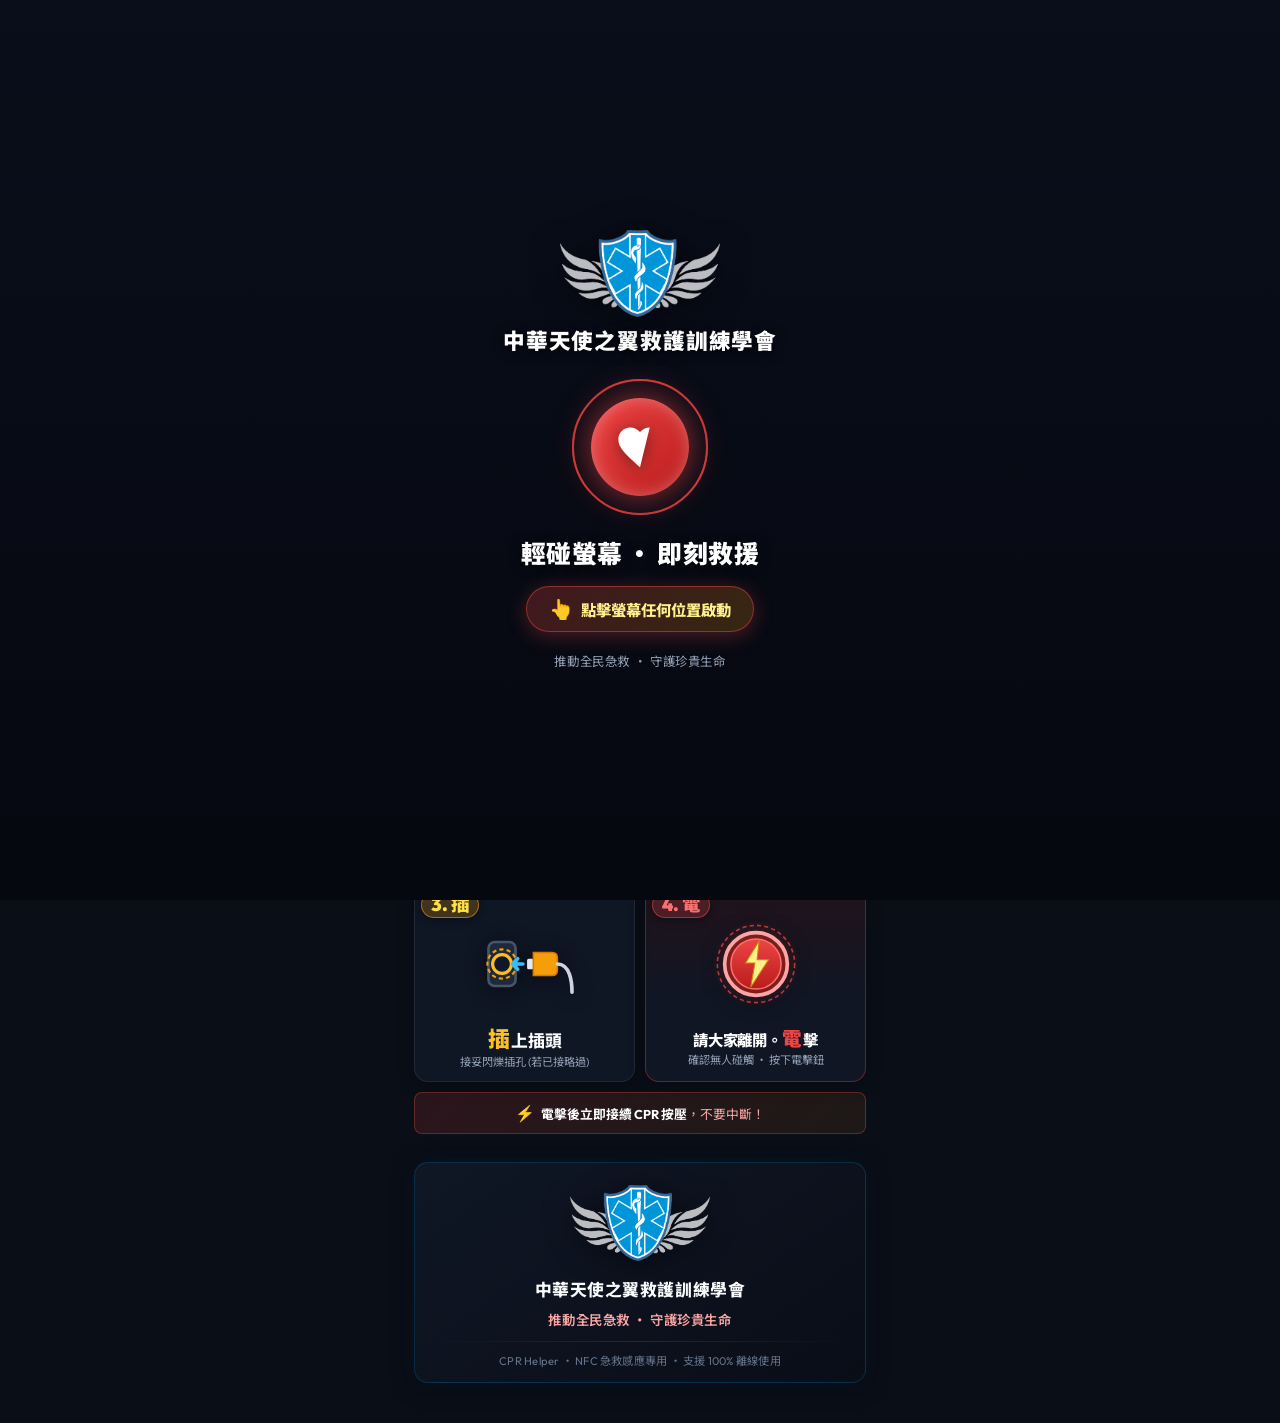
==== index.html @ 17f38524 "c" ====
<!DOCTYPE html>
<html lang="zh-TW">
<head>
  <meta charset="UTF-8">
  <meta name="viewport" content="width=device-width, initial-scale=1.0, maximum-scale=1.0, user-scalable=no, viewport-fit=cover">
  <meta name="theme-color" content="#0b0f19">
  <meta name="apple-mobile-web-app-capable" content="yes">
  <meta name="apple-mobile-web-app-status-bar-style" content="black-translucent">
  <meta name="apple-mobile-web-app-title" content="CPR Helper">
  <meta name="description" content="中華天使之翼救護訓練學會：推動全民急救，守護珍貴生命。NFC 感應即開 110 BPM CPR 節拍器與 AED 圖解速查。">
  <link rel="icon" type="image/svg+xml" href="./icons/icon.svg">
  <link rel="apple-touch-icon" href="./icons/icon.svg">
  <link rel="manifest" href="./manifest.webmanifest">
  <title>CPR Helper - 中華天使之翼救護訓練學會 ‧ 110 BPM 節拍器 & AED 速查</title>
  <link rel="stylesheet" href="./css/style.css?v=3.3">
  <style>
    /* 防禦性關鍵樣式：確保離線或快取延遲時保持深色主題、排版與防圖標巨大化 */
    :root {
      --bg-main: #0a0e17;
      --text-main: #f8fafc;
      --cpr-red: #ef4444;
    }
    html, body {
      background-color: #0a0e17 !important;
      color: #f8fafc !important;
      font-family: 'Outfit', 'Noto Sans TC', -apple-system, BlinkMacSystemFont, sans-serif;
      margin: 0;
      padding: 0;
    }
    .brand-icon svg { width: 20px !important; height: 20px !important; max-width: 20px !important; max-height: 20px !important; fill: #ffffff !important; }
    .heart-icon { width: 70px !important; height: 70px !important; max-width: 70px !important; max-height: 70px !important; fill: #ef4444 !important; }
    .icon-btn svg { width: 22px !important; height: 22px !important; fill: currentColor; }
    .main-toggle-btn svg { width: 20px !important; height: 20px !important; fill: currentColor; }
    .btn-icon { width: 18px !important; height: 18px !important; max-width: 18px !important; max-height: 18px !important; flex-shrink: 0 !important; fill: currentColor; }
    .emergency-alert-banner { background: linear-gradient(135deg, rgba(239, 68, 68, 0.16) 0%, rgba(245, 158, 11, 0.12) 100%); border: 1.5px solid rgba(239, 68, 68, 0.4); border-radius: 14px; padding: 12px 14px; display: flex; flex-direction: column; gap: 10px; box-shadow: 0 8px 24px -6px rgba(239, 68, 68, 0.25); }
    .alert-banner-header { display: flex; align-items: center; justify-content: space-between; gap: 8px; }
    .alert-header-left { display: flex; align-items: center; gap: 6px; }
    .alert-title-badge { font-size: 0.76rem; font-weight: 800; color: #fca5a5; background: rgba(239, 68, 68, 0.2); border: 1px solid rgba(239, 68, 68, 0.4); padding: 3px 8px; border-radius: 999px; }
    .voice-status-pill { display: flex; align-items: center; gap: 6px; font-size: 0.72rem; font-weight: 700; padding: 3px 10px; border-radius: 999px; background: rgba(255, 255, 255, 0.08); border: 1px solid rgba(255, 255, 255, 0.15); color: #94a3b8; }
    .voice-status-pill.playing { background: rgba(16, 185, 129, 0.2); border-color: rgba(52, 211, 153, 0.5); color: #34d399; }
    .alert-content-box { background: rgba(10, 14, 23, 0.6); border: 1px solid rgba(255, 255, 255, 0.07); border-radius: 8px; padding: 9px 12px; font-size: 0.93rem; line-height: 1.45; color: #f1f5f9; }
    .alert-core-prompt strong { color: #fef08a; text-decoration: underline; text-underline-offset: 3px; }
    .alert-actions-grid { display: grid; grid-template-columns: 1.2fr 1fr; gap: 10px; }
    .alert-btn { display: flex; align-items: center; justify-content: center; gap: 8px; padding: 10px 12px; border-radius: 8px; font-size: 0.90rem; font-weight: 800; cursor: pointer; text-decoration: none; border: none; }
    .btn-call-119 { background: linear-gradient(135deg, #ef4444 0%, #b91c1c 100%); color: #ffffff !important; box-shadow: 0 4px 16px rgba(239, 68, 68, 0.45); }
    .btn-replay { background: rgba(255, 255, 255, 0.09); border: 1px solid rgba(255, 255, 255, 0.2); color: #e2e8f0; }
  </style>
</head>
<body>

  <!-- 全螢幕「一觸即響」急救啟動門 (解鎖 iOS & Android 音訊限制，0延遲即刻啟動) -->
  <div id="tap-overlay" class="tap-overlay" role="button" tabindex="0" aria-label="輕碰螢幕即刻啟動救援">
    <div class="tap-card">
      <div class="tap-org-header">
        <img src="./images/org_emblem_hq.png" alt="中華天使之翼救護訓練學會 LOGO" class="tap-org-logo">
        <h1 class="tap-org-name">中華天使之翼救護訓練學會</h1>
      </div>

      <div class="tap-pulse-wrapper">
        <div class="tap-sonar-ring ring-1"></div>
        <div class="tap-sonar-ring ring-2"></div>
        <div class="tap-heart-pulse">
          <svg viewBox="0 0 24 24" width="52" height="52" class="tap-heart-svg">
            <path d="M12 21.35l-1.45-1.32C5.4 15.36 2 12.28 2 8.5 2 5.42 4.42 3 7.5 3c1.74 0 3.41.81 4.5 2.09C13.09 3.81 14.76 3 16.5 3 19.58 3 22 8.5c0 3.78-3.4 6.86-8.55 11.54L12 21.35z"/>
          </svg>
        </div>
      </div>

      <h2 class="tap-title">輕碰螢幕 ‧ 即刻救援</h2>

      <div class="tap-prompt-pill">
        <span class="tap-touch-hand">👆</span>
        <span>點擊螢幕任何位置啟動</span>
      </div>

      <div class="tap-slogan">推動全民急救 ‧ 守護珍貴生命</div>
    </div>
  </div>

  <div class="app-container">

    <!-- 頂部精簡列 (包含中華天使之翼救護訓練學會標識) -->
    <header class="top-header">
      <div class="brand-badge">
        <div class="brand-icon" title="中華天使之翼救護訓練學會">
          <img src="./images/org_emblem_hq.png" alt="中華天使之翼 LOGO" class="header-logo-img">
        </div>
        <div class="brand-text-block">
          <div class="brand-org-name">中華天使之翼救護訓練學會</div>
          <div class="brand-title-line">
            <h1 class="brand-title">CPR Helper</h1>
          </div>
        </div>
      </div>

      <div class="header-status">
        <span id="wake-status" class="status-badge wake">螢幕常亮</span>
        <button id="mute-toggle-btn" class="icon-btn" title="切換靜音">
          <svg id="sound-icon-on" viewBox="0 0 24 24" width="22" height="22" style="width:22px;height:22px;">
            <path d="M3 9v6h4l5 5V4L7 9H3zm13.5 3c0-1.77-1.02-3.29-2.5-4.03v8.05c1.48-.73 2.5-2.25 2.5-4.02zM14 3.23v2.06c2.89.86 5 3.54 5 6.71s-2.11 5.85-5 6.71v2.06c4.01-.91 7-4.49 7-8.77s-2.99-7.86-7-8.77z"/>
          </svg>
          <svg id="sound-icon-off" class="hidden" viewBox="0 0 24 24" width="22" height="22" style="width:22px;height:22px;">
            <path d="M16.5 12c0-1.77-1.02-3.29-2.5-4.03v2.21l2.45 2.45c.03-.2.05-.41.05-.63zm2.5 0c0 .94-.2 1.82-.54 2.64l1.51 1.51C20.63 14.91 21 13.5 21 12c0-4.28-2.99-7.86-7-8.77v2.06c2.89.86 5 3.54 5 6.71zM4.27 3L3 4.27 7.73 9H3v6h4l5 5v-6.73l4.25 4.25c-.67.52-1.42.93-2.25 1.18v2.06c1.38-.31 2.63-.95 3.69-1.81L19.73 21 21 19.73l-9-9L4.27 3zM12 4L9.91 6.09 12 8.18V4z"/>
          </svg>
        </button>
      </div>
    </header>

    <!-- 主區塊：CPR 110 BPM 節拍器 -->
    <main class="main-content">

      <!-- 頂部緊急廣播與求救指引 (NFC 感應即響，叫叫CD 關鍵第一動) -->
      <section class="emergency-alert-banner" id="emergency-banner">
        <div class="alert-banner-header">
          <div class="alert-header-left">
            <span class="pulsing-siren">🚨</span>
            <span class="alert-title-badge">緊急救護第一動</span>
          </div>
          <div id="voice-broadcast-status" class="voice-status-pill idle">
            <span class="voice-wave-anim">
              <span class="bar bar-1"></span>
              <span class="bar bar-2"></span>
              <span class="bar bar-3"></span>
            </span>
            <span id="voice-status-text">語音準備中</span>
          </div>
        </div>

        <div class="alert-content-box">
          <div class="alert-core-prompt">
            意外狀況！立即撥打 <strong>119</strong> 求救，並請旁人協助拿取 <strong>AED</strong>！
          </div>
        </div>

        <div class="alert-actions-grid">
          <!-- 立即撥打 119 大按鈕 -->
          <a href="tel:119" class="alert-btn btn-call-119" id="btn-call-119" title="立即撥打 119 救護車">
            <svg viewBox="0 0 24 24" width="18" height="18" class="btn-icon" style="width:18px;height:18px;max-width:18px;max-height:18px;flex-shrink:0;">
              <path d="M6.62 10.79c1.44 2.83 3.76 5.14 6.59 6.59l2.2-2.2c.27-.27.67-.36 1.02-.24 1.12.37 2.33.57 3.57.57.55 0 1 .45 1 1V20c0 .55-.45 1-1 1-9.39 0-17-7.61-17-17 0-.55.45-1 1-1h3.5c.55 0 1 .45 1 1 0 1.25.2 2.45.57 3.57.11.35.03.74-.25 1.02l-2.2 2.2z"/>
            </svg>
            <span>撥打 119</span>
          </a>

          <!-- 重播急救語音按鈕 -->
          <button type="button" class="alert-btn btn-replay" id="btn-replay-voice" title="重播急救提醒語音">
            <svg viewBox="0 0 24 24" width="18" height="18" class="btn-icon" style="width:18px;height:18px;max-width:18px;max-height:18px;flex-shrink:0;">
              <path d="M12 5V1L7 6l5 5V7c3.31 0 6 2.69 6 6s-2.69 6-6 6-6-2.69-6-6H4c0 4.42 3.58 8 8 8s8-3.58 8-8-3.58-8-8-8z"/>
            </svg>
            <span id="replay-btn-label">重播語音</span>
          </button>
        </div>
      </section>
      
      <!-- 核心節奏視覺大圓盤 (微縮尺寸以露出下方 AED) -->
      <section class="metronome-card" id="cpr-section">
        <div class="cpr-visual-area">
          <div id="pulse-visualizer" class="pulse-ring-container">
            <div class="outer-glow-ring"></div>
            <div id="heart-disc" class="heart-pulse-disc" title="點擊暫停或繼續">
              <svg class="heart-icon" viewBox="0 0 24 24" width="70" height="70" style="width:70px;height:70px;max-width:70px;max-height:70px;fill:#ef4444;">
                <path d="M12 21.35l-1.45-1.32C5.4 15.36 2 12.28 2 8.5 2 5.42 4.42 3 7.5 3c1.74 0 3.41.81 4.5 2.09C13.09 3.81 14.76 3 16.5 3 19.58 3 22 5.42 22 8.5c0 3.78-3.4 6.86-8.55 11.54L12 21.35z"/>
              </svg>
            </div>
          </div>
        </div>

        <!-- 唯一主按鈕：開始 / 暫停 -->
        <button id="toggle-btn" class="main-toggle-btn ready-start">
          <svg id="icon-play" viewBox="0 0 24 24" width="20" height="20" style="width:20px;height:20px;">
            <path d="M8 5v14l11-7z"/>
          </svg>
          <svg id="icon-pause" class="hidden" viewBox="0 0 24 24" width="20" height="20" style="width:20px;height:20px;">
            <path d="M6 19h4V5H6v14zm8-14v14h4V5h-4z"/>
          </svg>
          <span id="toggle-text">開始節拍</span>
        </button>

        <!-- 輕量施救計時提醒 (每2分鐘換人) -->
        <div class="timer-badge-row">
          <div class="time-pill">
            <span class="time-label">施救計時</span>
            <span id="timer-display" class="time-value">00:00</span>
          </div>
          <div class="reminder-text">（每 2 分鐘換人按壓）</div>
        </div>

        <!-- 高品質 CPR 4 大核心口訣 (字體加粗放大便於下跪施救辨識) -->
        <div class="cpr-quality-box">
          <div class="cpr-quality-header">
            <span class="cpr-quality-title">❤️ 高品質 CPR 核心原則</span>
          </div>
          <div class="quick-mnemonic-row">
            <div class="mnemonic-tag">
              <strong class="mnemonic-lead">用力壓</strong>
              <span class="mnemonic-val">5~6cm</span>
            </div>
            <div class="mnemonic-tag">
              <strong class="mnemonic-lead">快快壓</strong>
              <span class="mnemonic-val">100-120/分</span>
            </div>
            <div class="mnemonic-tag">
              <strong class="mnemonic-lead">胸回彈</strong>
              <span class="mnemonic-val">完全放鬆</span>
            </div>
            <div class="mnemonic-tag">
              <strong class="mnemonic-lead">莫中斷</strong>
              <span class="mnemonic-val">&lt;10秒</span>
            </div>
          </div>
        </div>
      </section>

      <!-- 次區塊：AED 4 步驟圖解速查指南 (圖示為主、極簡文字) -->
      <section class="aed-section" id="aed-section">
        <div class="section-title-bar">
          <span class="section-title-icon">⚡</span>
          <h2 class="section-title-text">AED 4 步驟圖解 (開、貼、插、電)</h2>
        </div>

        <!-- 2x2 圖文卡片網格 -->
        <div class="aed-visual-grid">
          
          <!-- 圖解 1: 開 (Power Button Only) -->
          <div class="aed-card">
            <div class="card-step-badge">1. <span class="badge-char">開</span></div>
            <div class="aed-illustration">
              <svg viewBox="0 0 100 90" class="step-svg">
                <defs>
                  <linearGradient id="powerBtnGrad" x1="0%" y1="0%" x2="0%" y2="100%">
                    <stop offset="0%" stop-color="#10b981" />
                    <stop offset="100%" stop-color="#047857" />
                  </linearGradient>
                  <radialGradient id="powerGlow" cx="50%" cy="50%" r="50%">
                    <stop offset="0%" stop-color="#10b981" stop-opacity="0.4" />
                    <stop offset="100%" stop-color="#10b981" stop-opacity="0" />
                  </radialGradient>
                </defs>
                <!-- 綠色脈衝光暈環 -->
                <circle cx="50" cy="45" r="42" fill="url(#powerGlow)" />
                <circle cx="50" cy="45" r="37" fill="none" stroke="#10b981" stroke-width="1.5" stroke-dasharray="4 3" opacity="0.65" />
                <!-- 電源鈕主體大圓盤 -->
                <circle cx="50" cy="45" r="30" fill="#042f2e" stroke="#10b981" stroke-width="3.5" />
                <circle cx="50" cy="45" r="24" fill="url(#powerBtnGrad)" stroke="#34d399" stroke-width="1.5" />
                <!-- 國際標準電源符號 (IEC Power Symbol) -->
                <path d="M 57 32.5 A 13.5 13.5 0 1 1 43 32.5" fill="none" stroke="#ffffff" stroke-width="3.8" stroke-linecap="round" />
                <line x1="50" y1="23" x2="50" y2="42" stroke="#ffffff" stroke-width="3.8" stroke-linecap="round" />
              </svg>
            </div>
            <div class="card-info">
              <div class="card-main-title"><span class="step-key-char">開</span>啟電源</div>
              <div class="card-sub-text">掀蓋或按開關 ‧ 聽語音</div>
            </div>
          </div>

          <!-- 圖解 2: 貼 (Pads: 完整人型上半身 右上左下) -->
          <div class="aed-card highlight-card">
            <div class="card-step-badge">2. <span class="badge-char">貼</span></div>
            <div class="aed-illustration">
              <img src="./images/aed_pads_guide.png" class="step-img-human" alt="AED 貼片人型圖解">
            </div>
            <div class="card-info">
              <div class="card-main-title"><span class="step-key-char">貼</span>上貼片</div>
              <div class="card-sub-text">人型對照 ‧ 右上左下</div>
            </div>
          </div>

          <!-- 圖解 3: 插 (Plug Connector) -->
          <div class="aed-card">
            <div class="card-step-badge">3. <span class="badge-char">插</span></div>
            <div class="aed-illustration">
              <svg viewBox="0 0 100 90" class="step-svg">
                <!-- 機器面板插孔 -->
                <rect x="15" y="24" width="26" height="42" rx="6" fill="#1e293b" stroke="#475569" stroke-width="2.5" />
                <circle cx="28" cy="45" r="9" fill="#0f172a" stroke="#fbbf24" stroke-width="3" />
                <!-- 閃爍光環 -->
                <circle cx="28" cy="45" r="14" fill="none" stroke="#f59e0b" stroke-width="2" stroke-dasharray="4 3" />
                <!-- 插入箭頭 -->
                <path d="M 48 45 L 39 45 M 43 40 L 38 45 L 43 50" fill="none" stroke="#38bdf8" stroke-width="3.5" stroke-linecap="round" stroke-linejoin="round" />
                <!-- 導線插頭與電線 -->
                <rect x="52" y="40" width="6" height="10" rx="1.5" fill="#e2e8f0" />
                <path d="M 58 34 L 76 34 C 79 34 81 36 81 39 L 81 51 C 81 54 79 56 76 56 L 58 56 Z" fill="#f59e0b" stroke="#d97706" stroke-width="1.5" />
                <path d="M 81 45 C 93 45 95 62 95 72" fill="none" stroke="#cbd5e1" stroke-width="3.5" stroke-linecap="round" />
              </svg>
            </div>
            <div class="card-info">
              <div class="card-main-title"><span class="step-key-char">插</span>上插頭</div>
              <div class="card-sub-text">接妥閃爍插孔 (若已接略過)</div>
            </div>
          </div>

          <!-- 圖解 4: 電 (Shock Lightning Button Only) -->
          <div class="aed-card alert-card">
            <div class="card-step-badge alert-badge">4. <span class="badge-char">電</span></div>
            <div class="aed-illustration">
              <svg viewBox="0 0 100 90" class="step-svg">
                <defs>
                  <linearGradient id="shockBtnGrad" x1="0%" y1="0%" x2="0%" y2="100%">
                    <stop offset="0%" stop-color="#ef4444" />
                    <stop offset="100%" stop-color="#b91c1c" />
                  </linearGradient>
                  <radialGradient id="shockGlow" cx="50%" cy="50%" r="50%">
                    <stop offset="0%" stop-color="#ef4444" stop-opacity="0.45" />
                    <stop offset="100%" stop-color="#ef4444" stop-opacity="0" />
                  </radialGradient>
                </defs>
                <!-- 紅色警示脈衝光暈環 -->
                <circle cx="50" cy="45" r="42" fill="url(#shockGlow)" />
                <circle cx="50" cy="45" r="37" fill="none" stroke="#ef4444" stroke-width="1.5" stroke-dasharray="4 3" opacity="0.75" />
                <!-- 醒目電擊大按鈕主體 -->
                <circle cx="50" cy="45" r="30" fill="#7f1d1d" stroke="#fca5a5" stroke-width="3.5" />
                <circle cx="50" cy="45" r="24" fill="url(#shockBtnGrad)" stroke="#f87171" stroke-width="1.5" />
                <!-- 閃爍黃金閃電符號 -->
                <path d="M 53 23 L 40 44 L 49 44 L 45 67 L 62 41 L 51 41 Z" fill="#fef08a" stroke="#ca8a04" stroke-width="1" />
              </svg>
            </div>
            <div class="card-info">
              <div class="card-main-title">請大家離開。<span class="step-key-char">電</span>擊</div>
              <div class="card-sub-text">確認無人碰觸 ‧ 按下電擊鈕</div>
            </div>
          </div>

        </div>

        <!-- 電擊後立即 CPR 核心提醒條 -->
        <div class="post-shock-banner">
          <span class="shock-icon">⚡</span>
          <span><strong>電擊後立即接續 CPR 按壓</strong>，不要中斷！</span>
        </div>
      </section>

      <footer class="app-footer">
        <div class="footer-org-card">
          <div class="footer-logo-wrapper">
            <img src="./images/org_emblem_hq.png" alt="中華天使之翼救護訓練學會 LOGO" class="footer-logo-prominent">
          </div>
          <div class="footer-org-name">中華天使之翼救護訓練學會</div>
          <p class="footer-org-slogan">推動全民急救 ‧ 守護珍貴生命</p>
          <div class="footer-divider"></div>
          <p class="footer-tech-info">CPR Helper ‧ NFC 急救感應專用 ‧ 支援 100% 離線使用</p>
        </div>
      </footer>

    </main>

  </div>

  <!-- 急救提醒音訊 (超輕量 32KB 離線快取高音質播報，支援進入網頁即刻自動播放) -->
  <audio id="emergency-audio" src="./audio/alert_119_aed.mp3" autoplay preload="auto" playsinline webkit-playsinline></audio>
  <script>
    // 進入網頁第一時間以最高優先級同步嘗試直接播放（零延遲）
    (function() {
      try {
        var a = document.getElementById('emergency-audio');
        if (a) {
          a.volume = 1.0;
          var p = a.play();
          if (p && p.catch) { p.catch(function() {}); }
        }
      } catch (e) {}
    })();
  </script>

  <!-- 腳本 -->
  <script src="./js/metronome.js?v=3.3"></script>
  <script src="./js/app.js?v=3.3"></script>
  <script src="./js/sw-register.js?v=3.3"></script>
</body>
</html>
---- css/style.css ----
@import url('https://fonts.googleapis.com/css2?family=Outfit:wght@400;500;600;700;800;900&family=Noto+Sans+TC:wght@400;500;700;900&display=swap');

:root {
  --bg-main: #0a0e17;
  --bg-card: rgba(17, 24, 39, 0.88);
  --border-subtle: rgba(255, 255, 255, 0.08);

  --cpr-red: #ef4444;
  --cpr-red-glow: rgba(239, 68, 68, 0.55);
  --cpr-red-dark: #b91c1c;

  --aed-gold: #f59e0b;
  --aed-gold-glow: rgba(245, 158, 11, 0.4);

  --text-main: #f8fafc;
  --text-muted: #94a3b8;
  --text-dim: #64748b;

  --radius-lg: 20px;
  --radius-md: 14px;
  --radius-sm: 8px;
  --font-family: 'Outfit', 'Noto Sans TC', -apple-system, BlinkMacSystemFont, sans-serif;
}

html {
  scroll-behavior: smooth;
}

#cpr-section,
#aed-section {
  scroll-margin-top: 55px;
}

* {
  box-sizing: border-box;
  margin: 0;
  padding: 0;
  -webkit-tap-highlight-color: transparent;
  user-select: none;
}

body {
  font-family: var(--font-family);
  background-color: var(--bg-main);
  color: var(--text-main);
  min-height: 100vh;
  display: flex;
  flex-direction: column;
  align-items: center;
  overflow-x: hidden;
  background-image: radial-gradient(circle at 50% 0%, rgba(239, 68, 68, 0.15) 0%, transparent 60%);
  background-attachment: fixed;
}

/* 一觸即響全螢幕急救啟動門 (解鎖 iOS & Android 音訊限制，0延遲即刻啟動) */
.tap-overlay {
  position: fixed;
  inset: 0;
  width: 100vw;
  height: 100vh;
  height: 100dvh;
  background-color: #080c16;
  background-image: linear-gradient(180deg, #090e1a 0%, #060810 100%);
  display: flex;
  align-items: center;
  justify-content: center;
  z-index: 99999;
  cursor: pointer;
  padding: 24px;
  touch-action: manipulation;
  transition: opacity 0.22s cubic-bezier(0.16, 1, 0.3, 1), transform 0.22s cubic-bezier(0.16, 1, 0.3, 1);
  animation: fadeInOverlay 0.2s ease-out;
}

@keyframes fadeInOverlay {
  from { opacity: 0; }
  to { opacity: 1; }
}

.tap-overlay.fade-out {
  opacity: 0;
  transform: scale(1.04);
  pointer-events: none;
}

.tap-card {
  display: flex;
  flex-direction: column;
  align-items: center;
  text-align: center;
  max-width: 380px;
  width: 100%;
  gap: 14px;
}

.tap-org-header {
  display: flex;
  flex-direction: column;
  align-items: center;
  gap: 10px;
  width: 100%;
}

.tap-org-logo {
  width: 160px;
  height: auto;
  max-height: 96px;
  object-fit: contain;
  border: none;
  background: none;
  box-shadow: none;
  filter: drop-shadow(0 4px 16px rgba(0, 0, 0, 0.6));
}

.tap-org-name {
  font-size: 1.35rem;
  font-weight: 900;
  color: #ffffff;
  letter-spacing: 0.04em;
  text-shadow: 0 2px 12px rgba(0, 0, 0, 0.8);
  line-height: 1.3;
  margin: 0;
}

/* 呼吸與聲波環 (110 BPM 動態節奏) */
.tap-pulse-wrapper {
  position: relative;
  width: 136px;
  height: 136px;
  display: flex;
  align-items: center;
  justify-content: center;
  margin: 10px 0;
}

.tap-sonar-ring {
  position: absolute;
  inset: 0;
  border-radius: 50%;
  border: 2px solid rgba(239, 68, 68, 0.6);
  animation: sonarWave 1.6s cubic-bezier(0.1, 0.8, 0.3, 1) infinite;
}

.tap-sonar-ring.ring-2 {
  animation-delay: 0.8s;
}

@keyframes sonarWave {
  0% {
    transform: scale(0.7);
    opacity: 0.9;
  }
  100% {
    transform: scale(1.65);
    opacity: 0;
  }
}

.tap-heart-pulse {
  width: 98px;
  height: 98px;
  border-radius: 50%;
  background: linear-gradient(135deg, #ef4444 0%, #b91c1c 100%);
  display: flex;
  align-items: center;
  justify-content: center;
  box-shadow: 0 0 35px rgba(239, 68, 68, 0.65), inset 0 0 16px rgba(255, 255, 255, 0.3);
  animation: heartThump110BPM 0.545s ease-in-out infinite alternate;
  position: relative;
  z-index: 2;
}

.tap-heart-svg {
  width: 52px;
  height: 52px;
  fill: #ffffff;
  filter: drop-shadow(0 2px 8px rgba(0, 0, 0, 0.4));
}

@keyframes heartThump110BPM {
  0% {
    transform: scale(0.92);
    box-shadow: 0 0 20px rgba(239, 68, 68, 0.45);
  }
  100% {
    transform: scale(1.08);
    box-shadow: 0 0 45px rgba(239, 68, 68, 0.85);
  }
}

.tap-title {
  font-size: 1.55rem;
  font-weight: 900;
  color: #ffffff;
  letter-spacing: 0.02em;
  text-shadow: 0 2px 12px rgba(0, 0, 0, 0.6);
  line-height: 1.2;
}



.tap-prompt-pill {
  display: inline-flex;
  align-items: center;
  gap: 8px;
  background: linear-gradient(135deg, rgba(239, 68, 68, 0.25) 0%, rgba(245, 158, 11, 0.2) 100%);
  border: 1.5px solid rgba(239, 68, 68, 0.5);
  padding: 10px 22px;
  border-radius: 999px;
  font-size: 0.96rem;
  font-weight: 800;
  color: #fef08a;
  box-shadow: 0 4px 20px rgba(239, 68, 68, 0.3);
  animation: pulsePrompt 1.4s ease-in-out infinite alternate;
  margin-top: 4px;
}

@keyframes pulsePrompt {
  0% { transform: translateY(0); opacity: 0.92; }
  100% { transform: translateY(-3px); opacity: 1; border-color: rgba(245, 158, 11, 0.85); }
}

.tap-touch-hand {
  font-size: 1.2rem;
  animation: tapHandBounce 1s infinite alternate;
}

@keyframes tapHandBounce {
  0% { transform: translateY(2px); }
  100% { transform: translateY(-2px); }
}

.tap-slogan {
  font-size: 0.78rem;
  color: #94a3b8;
  letter-spacing: 0.05em;
  margin-top: 6px;
}

/* 主容器 */
.app-container {
  width: 100%;
  max-width: 480px;
  min-height: 100vh;
  display: flex;
  flex-direction: column;
}

/* 頂部導航狀態列 */
.top-header {
  padding: 12px 18px;
  display: flex;
  align-items: center;
  justify-content: space-between;
  border-bottom: 1px solid var(--border-subtle);
  background: rgba(10, 14, 23, 0.9);
  backdrop-filter: blur(16px);
  position: sticky;
  top: 0;
  z-index: 50;
}

.brand-badge {
  display: flex;
  align-items: center;
  gap: 10px;
  min-width: 0;
  flex: 1;
}

.brand-icon {
  width: 44px;
  height: 44px;
  border-radius: 12px;
  background: linear-gradient(135deg, rgba(2, 132, 199, 0.22) 0%, rgba(15, 23, 42, 0.8) 100%);
  border: 1.5px solid rgba(2, 132, 199, 0.45);
  display: flex;
  align-items: center;
  justify-content: center;
  box-shadow: 0 0 14px rgba(2, 132, 199, 0.35);
  flex-shrink: 0;
  overflow: hidden;
  padding: 3px;
}

.header-logo-img {
  width: 36px;
  height: auto;
  max-width: 36px;
  max-height: 36px;
  object-fit: contain;
}

.brand-text-block {
  display: flex;
  flex-direction: column;
  gap: 2px;
  min-width: 0;
}

.brand-org-name {
  font-size: clamp(0.92rem, 3.8vw, 1.06rem);
  font-weight: 900;
  color: #ffffff;
  letter-spacing: 0.02em;
  white-space: nowrap;
  overflow: hidden;
  text-overflow: ellipsis;
  line-height: 1.25;
}

.brand-title-line {
  display: flex;
  align-items: center;
  gap: 6px;
  line-height: 1.1;
}

.brand-title {
  font-size: 0.76rem;
  font-weight: 600;
  color: #94a3b8;
  letter-spacing: 0.02em;
  margin: 0;
}

.brand-sub-badge {
  display: none;
}

.header-status {
  display: flex;
  align-items: center;
  gap: 8px;
}

.status-badge.wake {
  font-size: 0.72rem;
  font-weight: 700;
  color: #34d399;
  background: rgba(16, 185, 129, 0.15);
  border: 1px solid rgba(16, 185, 129, 0.3);
  padding: 4px 8px;
  border-radius: 999px;
}

.icon-btn {
  background: rgba(255, 255, 255, 0.06);
  border: 1px solid var(--border-subtle);
  color: #ffffff;
  width: 34px;
  height: 34px;
  border-radius: 50%;
  display: flex;
  align-items: center;
  justify-content: center;
  cursor: pointer;
  transition: background 0.15s;
}

.icon-btn:active {
  background: rgba(255, 255, 255, 0.15);
}

.icon-btn svg {
  width: 18px;
  height: 18px;
  fill: currentColor;
}

/* 主頁面內容 */
.main-content {
  flex: 1;
  padding: 12px 14px 24px 14px;
  display: flex;
  flex-direction: column;
  gap: 12px;
}

/* ===================================================
   頂部緊急廣播與求救指引橫幅
   =================================================== */
.emergency-alert-banner {
  background: linear-gradient(135deg, rgba(239, 68, 68, 0.16) 0%, rgba(245, 158, 11, 0.12) 100%);
  border: 1.5px solid rgba(239, 68, 68, 0.4);
  border-radius: var(--radius-md);
  padding: 11px 13px;
  display: flex;
  flex-direction: column;
  gap: 8px;
  box-shadow: 0 8px 24px -6px rgba(239, 68, 68, 0.25);
  backdrop-filter: blur(12px);
  -webkit-backdrop-filter: blur(12px);
  position: relative;
  overflow: hidden;
}

.emergency-alert-banner::before {
  content: '';
  position: absolute;
  top: 0;
  left: 0;
  right: 0;
  height: 3px;
  background: linear-gradient(90deg, #ef4444, #f59e0b, #ef4444);
  background-size: 200% 100%;
  animation: shimmerBorder 2.5s infinite linear;
}

@keyframes shimmerBorder {
  0% { background-position: 100% 0; }
  100% { background-position: -100% 0; }
}

.alert-banner-header {
  display: flex;
  align-items: center;
  justify-content: space-between;
  gap: 8px;
}

.alert-header-left {
  display: flex;
  align-items: center;
  gap: 6px;
}

.pulsing-siren {
  font-size: 1.15rem;
  animation: sirenFlash 1.2s infinite ease-in-out;
  display: inline-block;
}

@keyframes sirenFlash {
  0%, 100% { transform: scale(1); filter: drop-shadow(0 0 4px rgba(239, 68, 68, 0.6)); }
  50% { transform: scale(1.18); filter: drop-shadow(0 0 12px rgba(239, 68, 68, 0.95)); }
}

.alert-title-badge {
  font-size: 0.76rem;
  font-weight: 800;
  color: #fca5a5;
  background: rgba(239, 68, 68, 0.2);
  border: 1px solid rgba(239, 68, 68, 0.4);
  padding: 3px 8px;
  border-radius: 999px;
  letter-spacing: 0.04em;
}

/* 語音播放波形狀態藥丸 */
.voice-status-pill {
  display: flex;
  align-items: center;
  gap: 6px;
  font-size: 0.72rem;
  font-weight: 700;
  padding: 3px 10px;
  border-radius: 999px;
  transition: all 0.2s ease;
}

.voice-status-pill.playing {
  background: rgba(16, 185, 129, 0.2);
  border: 1px solid rgba(52, 211, 153, 0.5);
  color: #34d399;
}

.voice-status-pill.idle {
  background: rgba(255, 255, 255, 0.08);
  border: 1px solid rgba(255, 255, 255, 0.15);
  color: var(--text-muted);
}

.voice-wave-anim {
  display: flex;
  align-items: flex-end;
  gap: 2px;
  height: 12px;
}

.voice-wave-anim .bar {
  width: 2.5px;
  background-color: currentColor;
  border-radius: 1px;
  transition: height 0.15s ease;
}

.voice-status-pill.playing .bar-1 {
  animation: waveBar 0.6s infinite ease-in-out alternate;
}
.voice-status-pill.playing .bar-2 {
  animation: waveBar 0.8s infinite ease-in-out alternate 0.15s;
}
.voice-status-pill.playing .bar-3 {
  animation: waveBar 0.5s infinite ease-in-out alternate 0.3s;
}

.voice-status-pill.idle .bar {
  height: 3px !important;
}

@keyframes waveBar {
  0% { height: 3px; }
  100% { height: 12px; }
}

.alert-content-box {
  background: rgba(10, 14, 23, 0.6);
  border: 1px solid rgba(255, 255, 255, 0.07);
  border-radius: var(--radius-sm);
  padding: 8px 10px;
}

.alert-core-prompt {
  font-size: 0.90rem;
  line-height: 1.4;
  color: #f1f5f9;
  font-weight: 500;
}

.alert-core-prompt strong {
  color: #fef08a;
  font-weight: 800;
  text-decoration: underline;
  text-underline-offset: 3px;
  text-decoration-color: rgba(245, 158, 11, 0.6);
}

/* 操作按鈕網格 (撥打 119 與重播語音) */
.alert-actions-grid {
  display: grid;
  grid-template-columns: 1.2fr 1fr;
  gap: 8px;
}

.alert-btn {
  display: flex;
  align-items: center;
  justify-content: center;
  gap: 7px;
  padding: 10px 10px;
  border-radius: 7px;
  font-size: 0.88rem;
  font-weight: 800;
  cursor: pointer;
  text-decoration: none;
  transition: all 0.15s ease;
  border: none;
}

.btn-call-119 {
  background: linear-gradient(135deg, #ef4444 0%, #b91c1c 100%);
  color: #ffffff;
  box-shadow: 0 4px 16px rgba(239, 68, 68, 0.45);
}

.btn-call-119:active {
  transform: scale(0.97);
  background: #991b1b;
}

.btn-replay {
  background: rgba(255, 255, 255, 0.09);
  border: 1px solid rgba(255, 255, 255, 0.2);
  color: #e2e8f0;
}

.btn-replay:active {
  transform: scale(0.97);
  background: rgba(255, 255, 255, 0.18);
}

.btn-replay.active-playing {
  border-color: #34d399;
  color: #34d399;
  background: rgba(16, 185, 129, 0.15);
}

.alert-btn .btn-icon {
  width: 18px;
  height: 18px;
  fill: currentColor;
  flex-shrink: 0;
}

.tap-action-pill {
  margin-top: 20px;
  display: inline-block;
  background: linear-gradient(135deg, #ef4444, #dc2626);
  color: #ffffff;
  font-size: 1rem;
  font-weight: 800;
  padding: 10px 24px;
  border-radius: 999px;
  box-shadow: 0 4px 20px var(--cpr-red-glow);
  animation: heartThump 1s infinite alternate;
}

/* CPR 節拍器核心卡片 (清晰簡易，適度微調高度讓下方 AED 自然露出) */
.metronome-card {
  background: var(--bg-card);
  border: 1px solid var(--border-subtle);
  border-radius: var(--radius-lg);
  padding: 16px 16px 14px 16px;
  display: flex;
  flex-direction: column;
  align-items: center;
  box-shadow: 0 16px 40px -10px rgba(0, 0, 0, 0.6);
}

/* 視覺脈衝大圓環 */
.cpr-visual-area {
  padding: 6px 0 10px 0;
}

.pulse-ring-container {
  position: relative;
  width: 156px;
  height: 156px;
  display: flex;
  align-items: center;
  justify-content: center;
}

.outer-glow-ring {
  position: absolute;
  inset: -8px;
  border-radius: 50%;
  border: 2px solid rgba(239, 68, 68, 0.2);
  pointer-events: none;
  transition: transform 0.06s ease-out, border-color 0.06s;
}

.pulse-ring-container.beating .outer-glow-ring {
  transform: scale(1.18);
  border-color: rgba(239, 68, 68, 0.9);
  box-shadow: 0 0 36px var(--cpr-red-glow);
}

.heart-pulse-disc {
  width: 130px;
  height: 130px;
  border-radius: 50%;
  background: radial-gradient(circle at 35% 35%, #2d1118 0%, #110609 100%);
  border: 2px solid rgba(239, 68, 68, 0.45);
  box-shadow: inset 0 0 24px rgba(0, 0, 0, 0.85), 0 10px 28px rgba(0, 0, 0, 0.6);
  display: flex;
  align-items: center;
  justify-content: center;
  cursor: pointer;
  position: relative;
  transition: transform 0.08s cubic-bezier(0.16, 1, 0.3, 1), border-color 0.08s ease, box-shadow 0.08s ease;
}

.pulse-ring-container.beating .heart-pulse-disc {
  transform: scale(0.95);
  border-color: #ef4444;
  box-shadow: 0 0 32px var(--cpr-red-glow), inset 0 0 20px rgba(239, 68, 68, 0.4);
}

.heart-icon {
  width: 70px;
  height: 70px;
  fill: #ef4444;
  filter: drop-shadow(0 0 14px rgba(239, 68, 68, 0.5));
  transition: transform 0.08s cubic-bezier(0.175, 0.885, 0.32, 1.3), filter 0.08s ease, fill 0.08s ease;
}

.pulse-ring-container.beating .heart-icon {
  transform: scale(1.22);
  fill: #ff4d4d;
  filter: drop-shadow(0 0 28px rgba(239, 68, 68, 0.95)) brightness(1.25);
}

/* 主按鈕控制 */
.main-toggle-btn {
  width: 100%;
  padding: 13px 20px;
  border-radius: 999px;
  font-size: 1.15rem;
  font-weight: 900;
  border: none;
  cursor: pointer;
  display: flex;
  align-items: center;
  justify-content: center;
  gap: 10px;
  transition: all 0.15s;
  margin-top: 4px;
}

.main-toggle-btn.ready-start,
.main-toggle-btn.active {
  background: linear-gradient(135deg, #ef4444, #dc2626);
  color: #ffffff;
  box-shadow: 0 4px 18px var(--cpr-red-glow);
}

.main-toggle-btn.running,
.main-toggle-btn.paused {
  background: linear-gradient(135deg, #334155, #1e293b);
  color: #f8fafc;
  border: 1px solid rgba(255, 255, 255, 0.15);
}

.main-toggle-btn svg {
  width: 20px;
  height: 20px;
  fill: currentColor;
}

.main-toggle-btn:active {
  transform: scale(0.97);
}

/* 輕量計時膠囊 (每2分鐘換人提醒) */
.timer-badge-row {
  display: flex;
  align-items: center;
  justify-content: center;
  gap: 8px;
  margin-top: 8px;
}

.time-pill {
  background: rgba(0, 0, 0, 0.4);
  border: 1px solid var(--border-subtle);
  border-radius: 999px;
  padding: 3px 10px;
  display: flex;
  align-items: center;
  gap: 6px;
}

.time-label {
  font-size: 0.70rem;
  color: var(--text-muted);
}

.time-value {
  font-size: 0.90rem;
  font-weight: 800;
  color: #38bdf8;
  font-variant-numeric: tabular-nums;
}

.reminder-text {
  font-size: 0.70rem;
  font-weight: 600;
  color: #f59e0b;
}

/* 高品質 CPR 核心口訣卡片容器 (字體放大、強化對比) */
.cpr-quality-box {
  width: 100%;
  margin-top: 10px;
  display: flex;
  flex-direction: column;
  gap: 6px;
}

.cpr-quality-header {
  display: flex;
  align-items: center;
  justify-content: flex-start;
  padding: 0 2px;
}

.cpr-quality-title {
  font-size: 0.96rem;
  font-weight: 900;
  color: #fca5a5;
  letter-spacing: 0.02em;
}

/* CPR 4 口訣標籤列 (緊湊四格，字體放大加粗) */
.quick-mnemonic-row {
  display: grid;
  grid-template-columns: repeat(4, 1fr);
  gap: 6px;
  width: 100%;
}

.mnemonic-tag {
  background: rgba(239, 68, 68, 0.12);
  border: 1.5px solid rgba(239, 68, 68, 0.35);
  border-radius: var(--radius-sm);
  padding: 8px 3px;
  text-align: center;
  display: flex;
  flex-direction: column;
  align-items: center;
  justify-content: center;
  box-shadow: 0 2px 8px rgba(0, 0, 0, 0.25);
  transition: transform 0.15s ease, border-color 0.15s;
}

.mnemonic-lead {
  display: block;
  color: #ffffff;
  font-size: 0.96rem;
  font-weight: 900;
  line-height: 1.25;
  margin-bottom: 2px;
  letter-spacing: -0.01em;
}

.mnemonic-val {
  display: block;
  color: #fca5a5;
  font-size: 0.78rem;
  font-weight: 800;
  line-height: 1.2;
  letter-spacing: -0.02em;
  white-space: nowrap;
}

/* ===================================================
   AED 4 步驟圖解速查區塊 (2x2 圖解為主的視覺卡片)
   =================================================== */

.aed-section {
  display: flex;
  flex-direction: column;
  gap: 10px;
}

.section-title-bar {
  display: flex;
  align-items: center;
  gap: 8px;
  padding-left: 2px;
}

.section-title-icon {
  font-size: 1.1rem;
}

.section-title-text {
  font-size: 1rem;
  font-weight: 800;
  color: #ffffff;
  letter-spacing: -0.01em;
}

/* 2x2 圖解網格 */
.aed-visual-grid {
  display: grid;
  grid-template-columns: 1fr 1fr;
  gap: 10px;
}

.aed-card {
  background: var(--bg-card);
  border: 1px solid var(--border-subtle);
  border-radius: var(--radius-md);
  padding: 12px 10px;
  display: flex;
  flex-direction: column;
  align-items: center;
  text-align: center;
  position: relative;
  box-shadow: 0 4px 16px rgba(0, 0, 0, 0.3);
  transition: border-color 0.2s;
}

.card-step-badge {
  position: absolute;
  top: 6px;
  left: 6px;
  background: rgba(245, 158, 11, 0.22);
  border: 1.5px solid rgba(245, 158, 11, 0.55);
  color: #fde047;
  font-size: 1.15rem;
  font-weight: 900;
  padding: 2px 9px;
  border-radius: 999px;
  display: flex;
  align-items: baseline;
  gap: 3px;
  box-shadow: 0 2px 8px rgba(0, 0, 0, 0.4);
  line-height: 1.1;
}

.badge-char {
  font-size: 1.15rem;
  font-weight: 900;
  color: #fde047;
  line-height: 1.1;
}

.card-step-badge.alert-badge {
  background: rgba(239, 68, 68, 0.22);
  border-color: rgba(239, 68, 68, 0.55);
  color: #f87171;
}

.card-step-badge.alert-badge .badge-char {
  color: #f87171;
}

.aed-illustration {
  width: 100%;
  height: 112px;
  display: flex;
  align-items: center;
  justify-content: center;
  margin-top: 10px;
}

.step-svg {
  width: 106px;
  height: 94px;
  filter: drop-shadow(0 2px 10px rgba(0, 0, 0, 0.45));
}

.step-img-human {
  max-width: 100%;
  max-height: 112px;
  object-fit: contain;
  filter: drop-shadow(0 4px 12px rgba(0, 0, 0, 0.5));
  transition: transform 0.2s ease;
}

.aed-card:hover .step-img-human {
  transform: scale(1.05);
}

.card-info {
  margin-top: 8px;
  width: 100%;
}

.card-main-title {
  font-size: 1.05rem;
  font-weight: 800;
  color: #ffffff;
  letter-spacing: -0.01em;
  display: flex;
  align-items: center;
  justify-content: center;
}

.step-key-char {
  font-size: 1.35rem;
  font-weight: 900;
  color: #fbbf24;
  display: inline-block;
  margin-right: 1.5px;
  line-height: 1;
  vertical-align: -1px;
}

.alert-card .card-main-title {
  font-size: 0.96rem;
  letter-spacing: -0.02em;
}

.alert-card .step-key-char {
  font-size: 1.22rem;
  color: #ef4444;
  margin-left: 1px;
  margin-right: 1px;
}

.card-sub-text {
  font-size: 0.7rem;
  color: var(--text-muted);
  margin-top: 3px;
  line-height: 1.3;
}

.aed-card.highlight-card {
  border-color: rgba(245, 158, 11, 0.35);
  background: linear-gradient(180deg, rgba(245, 158, 11, 0.08) 0%, var(--bg-card) 60%);
}

.aed-card.alert-card {
  border-color: rgba(239, 68, 68, 0.35);
  background: linear-gradient(180deg, rgba(239, 68, 68, 0.1) 0%, var(--bg-card) 60%);
}

/* 電擊後立即 CPR 橫幅提醒 */
.post-shock-banner {
  background: linear-gradient(135deg, rgba(239, 68, 68, 0.15) 0%, rgba(245, 158, 11, 0.08) 100%);
  border: 1px solid rgba(239, 68, 68, 0.35);
  border-radius: var(--radius-sm);
  padding: 10px 12px;
  display: flex;
  align-items: center;
  justify-content: center;
  gap: 6px;
  font-size: 0.8rem;
  color: #fca5a5;
  text-align: center;
}

.post-shock-banner strong {
  color: #ffffff;
}

.shock-icon {
  font-size: 1rem;
}

.app-footer {
  margin-top: 8px;
  padding: 8px 0 16px 0;
  width: 100%;
}

.footer-org-card {
  background: linear-gradient(145deg, rgba(17, 24, 39, 0.92) 0%, rgba(10, 14, 23, 0.96) 100%);
  border: 1px solid rgba(2, 132, 199, 0.25);
  border-radius: var(--radius-md);
  padding: 18px 16px 14px 16px;
  text-align: center;
  box-shadow: 0 4px 24px -2px rgba(0, 0, 0, 0.4), 0 0 20px -4px rgba(2, 132, 199, 0.15);
  display: flex;
  flex-direction: column;
  align-items: center;
  gap: 8px;
}

.footer-logo-wrapper {
  display: flex;
  align-items: center;
  justify-content: center;
  padding: 4px 0 6px 0;
  background: none !important;
  border: none !important;
  border-radius: 0;
  box-shadow: none !important;
  margin-bottom: 2px;
}

.footer-logo-prominent {
  width: 140px;
  height: auto;
  max-height: 80px;
  object-fit: contain;
  border: none !important;
  background: none !important;
  box-shadow: none !important;
  filter: drop-shadow(0 4px 14px rgba(0, 0, 0, 0.55));
}

.footer-org-name {
  font-size: 1.05rem;
  font-weight: 800;
  color: #f8fafc;
  letter-spacing: 0.03em;
}

.footer-org-slogan {
  font-size: 0.84rem;
  font-weight: 600;
  color: #fca5a5;
  letter-spacing: 0.04em;
  margin: 0;
}

.footer-divider {
  width: 100%;
  height: 1px;
  background: linear-gradient(90deg, transparent, rgba(255, 255, 255, 0.1), transparent);
  margin: 4px 0 2px 0;
}

.footer-tech-info {
  font-size: 0.70rem;
  color: var(--text-dim);
  letter-spacing: 0.02em;
  margin: 0;
}

.hidden {
  display: none !important;
}

@keyframes fadeIn {
  from { opacity: 0; }
  to { opacity: 1; }
}
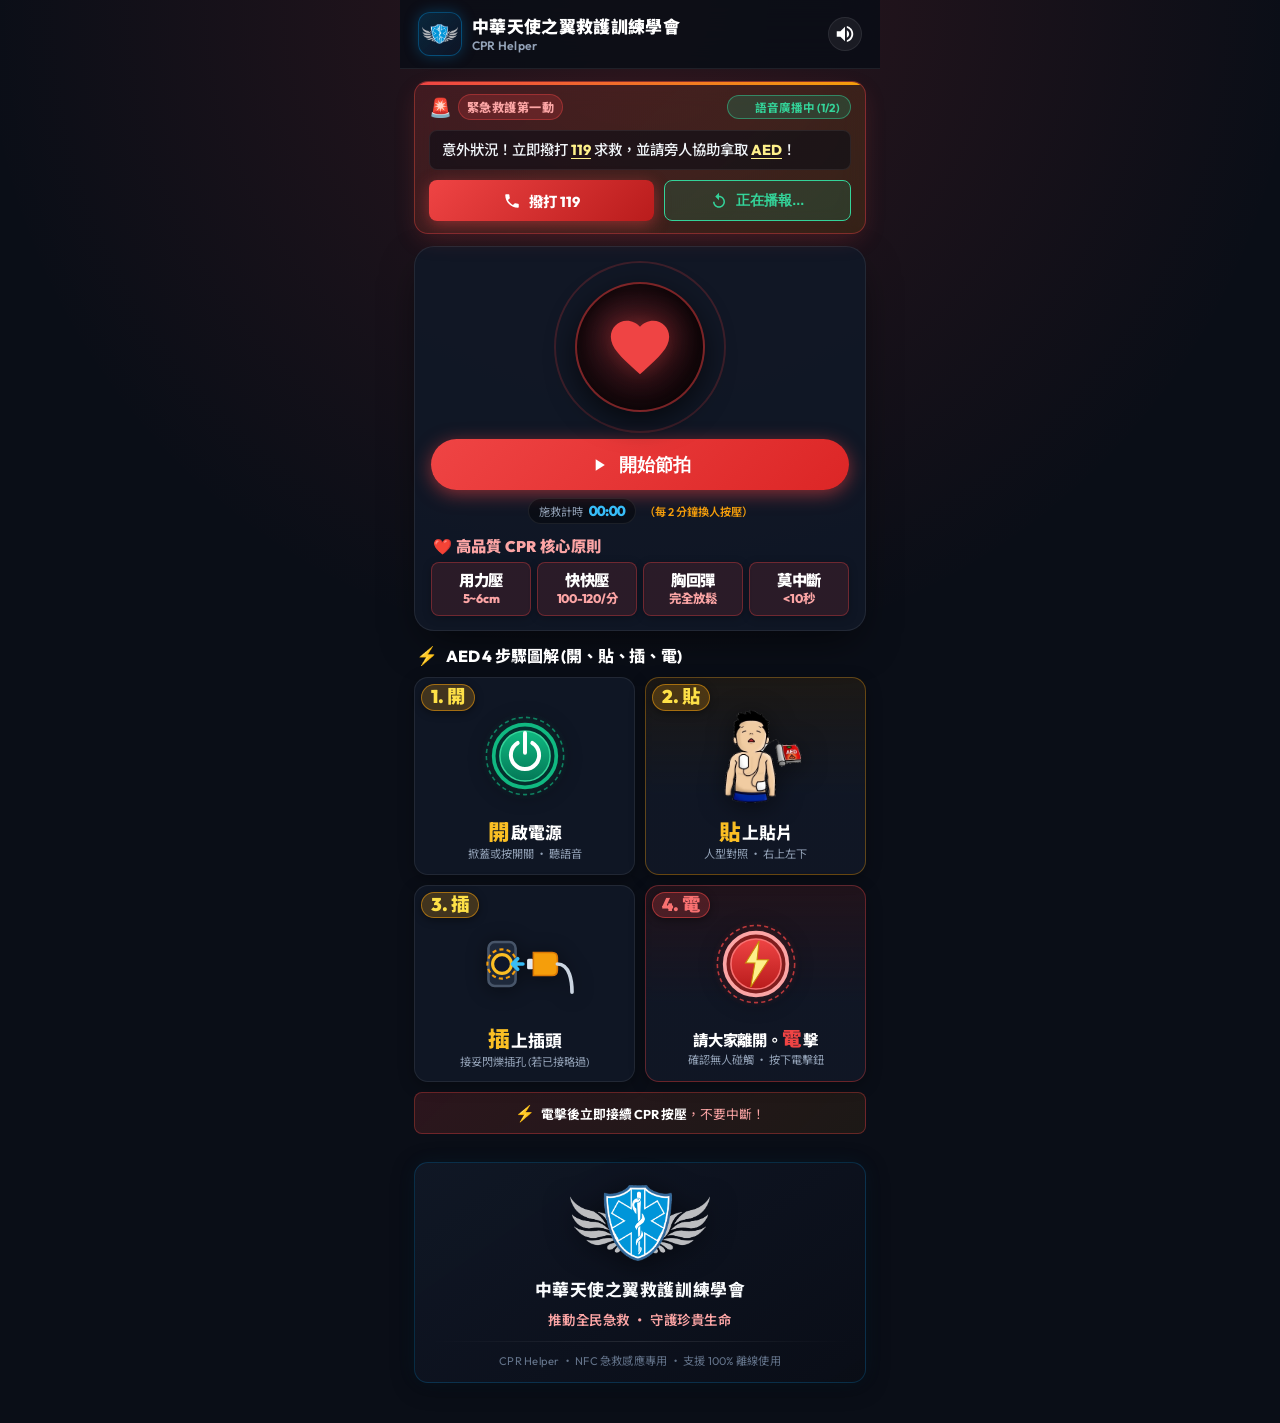
==== commit d8287032: "ㄏ" ====
--- a/index.html
+++ b/index.html
@@ -12,7 +12,7 @@
   <link rel="apple-touch-icon" href="./icons/icon.svg">
   <link rel="manifest" href="./manifest.webmanifest">
   <title>CPR Helper - 中華天使之翼救護訓練學會 ‧ 110 BPM 節拍器 & AED 速查</title>
-  <link rel="stylesheet" href="./css/style.css?v=3.3">
+  <link rel="stylesheet" href="./css/style.css?v=3.5">
   <style>
     /* 防禦性關鍵樣式：確保離線或快取延遲時保持深色主題、排版與防圖標巨大化 */
     :root {
@@ -361,8 +361,8 @@
   </script>
 
   <!-- 腳本 -->
-  <script src="./js/metronome.js?v=3.3"></script>
-  <script src="./js/app.js?v=3.3"></script>
-  <script src="./js/sw-register.js?v=3.3"></script>
+  <script src="./js/metronome.js?v=3.5"></script>
+  <script src="./js/app.js?v=3.5"></script>
+  <script src="./js/sw-register.js?v=3.5"></script>
 </body>
 </html>
--- a/css/style.css
+++ b/css/style.css
@@ -80,7 +80,7 @@
 .tap-overlay.fade-out {
   opacity: 0;
   transform: scale(1.04);
-  pointer-events: none;
+  /* 移除 pointer-events: none，讓遮罩在 260ms 淡出期間持續吸收後續幽靈點擊，直到 display: none 徹底移除 */
 }
 
 .tap-card {
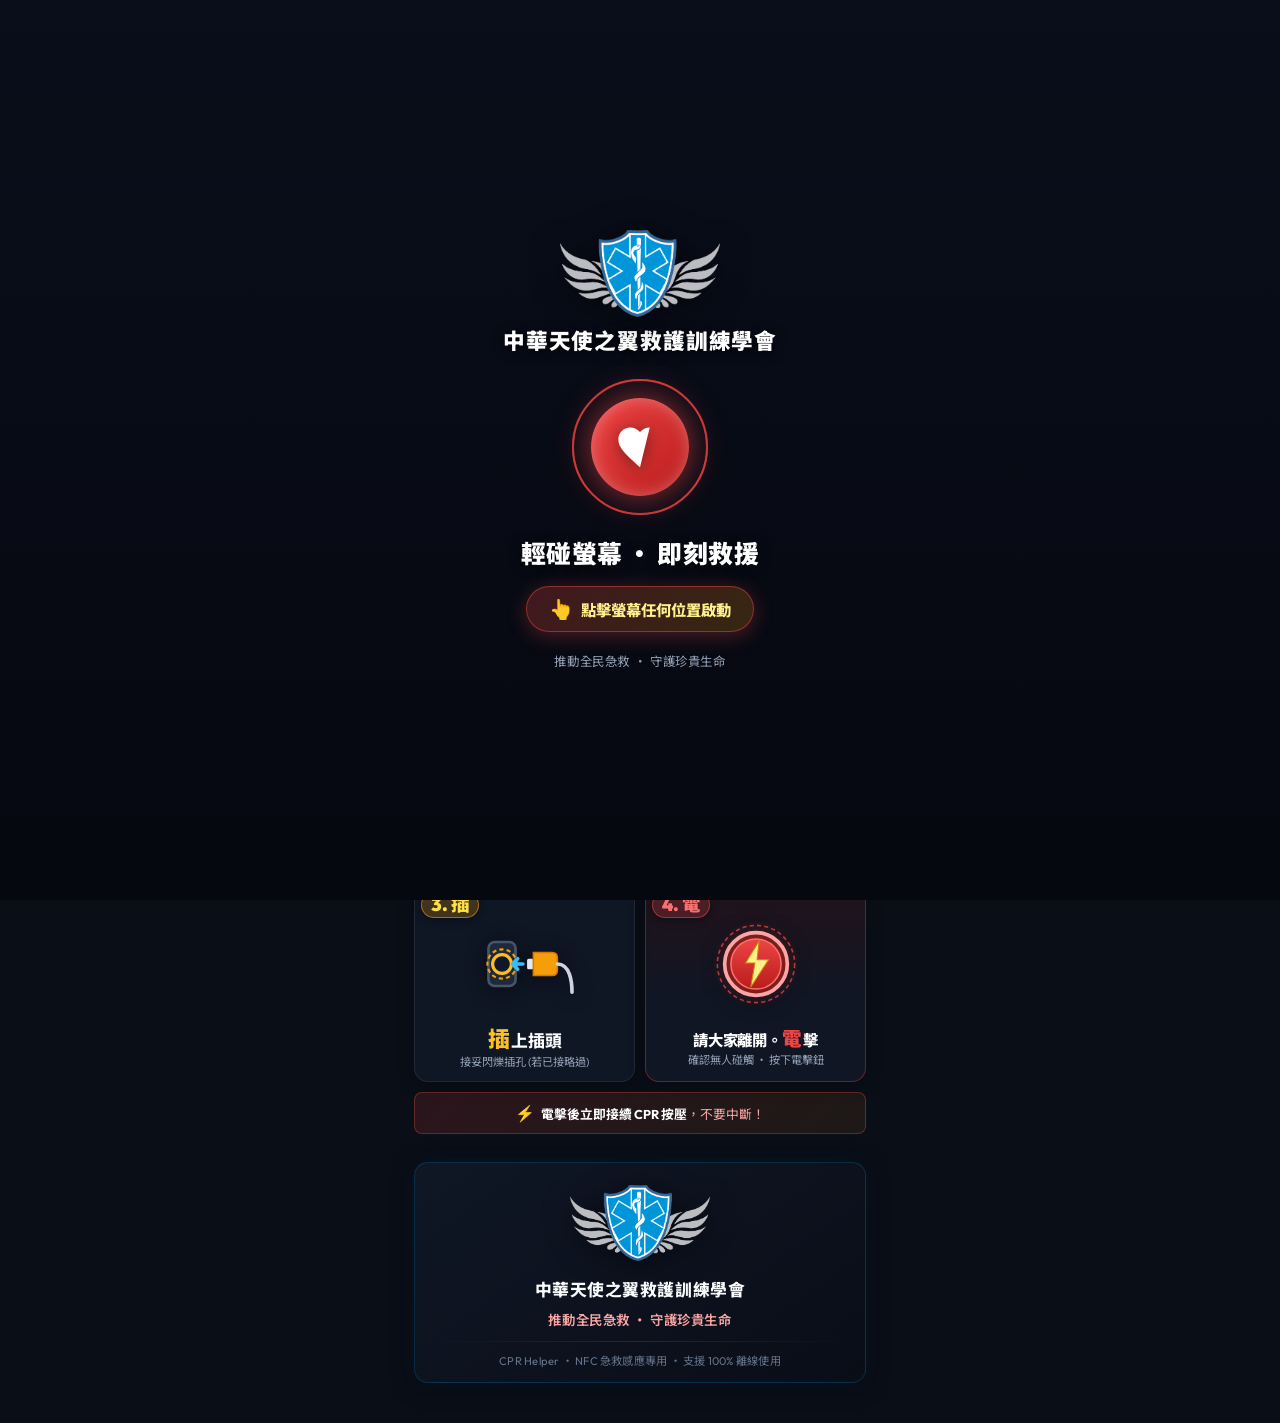
==== commit 15ec83e9: "ㄏ" ====
--- a/index.html
+++ b/index.html
@@ -12,7 +12,7 @@
   <link rel="apple-touch-icon" href="./icons/icon.svg">
   <link rel="manifest" href="./manifest.webmanifest">
   <title>CPR Helper - 中華天使之翼救護訓練學會 ‧ 110 BPM 節拍器 & AED 速查</title>
-  <link rel="stylesheet" href="./css/style.css?v=3.5">
+  <link rel="stylesheet" href="./css/style.css?v=3.6">
   <style>
     /* 防禦性關鍵樣式：確保離線或快取延遲時保持深色主題、排版與防圖標巨大化 */
     :root {
@@ -344,25 +344,12 @@
 
   </div>
 
-  <!-- 急救提醒音訊 (超輕量 32KB 離線快取高音質播報，支援進入網頁即刻自動播放) -->
-  <audio id="emergency-audio" src="./audio/alert_119_aed.mp3" autoplay preload="auto" playsinline webkit-playsinline></audio>
-  <script>
-    // 進入網頁第一時間以最高優先級同步嘗試直接播放（零延遲）
-    (function() {
-      try {
-        var a = document.getElementById('emergency-audio');
-        if (a) {
-          a.volume = 1.0;
-          var p = a.play();
-          if (p && p.catch) { p.catch(function() {}); }
-        }
-      } catch (e) {}
-    })();
-  </script>
+  <!-- 急救提醒音訊 (超輕量 32KB 離線快取高音質播報，待使用者點擊啟動門時即刻發聲) -->
+  <audio id="emergency-audio" src="./audio/alert_119_aed.mp3" preload="auto" playsinline webkit-playsinline></audio>
 
   <!-- 腳本 -->
-  <script src="./js/metronome.js?v=3.5"></script>
-  <script src="./js/app.js?v=3.5"></script>
-  <script src="./js/sw-register.js?v=3.5"></script>
+  <script src="./js/metronome.js?v=3.6"></script>
+  <script src="./js/app.js?v=3.6"></script>
+  <script src="./js/sw-register.js?v=3.6"></script>
 </body>
 </html>
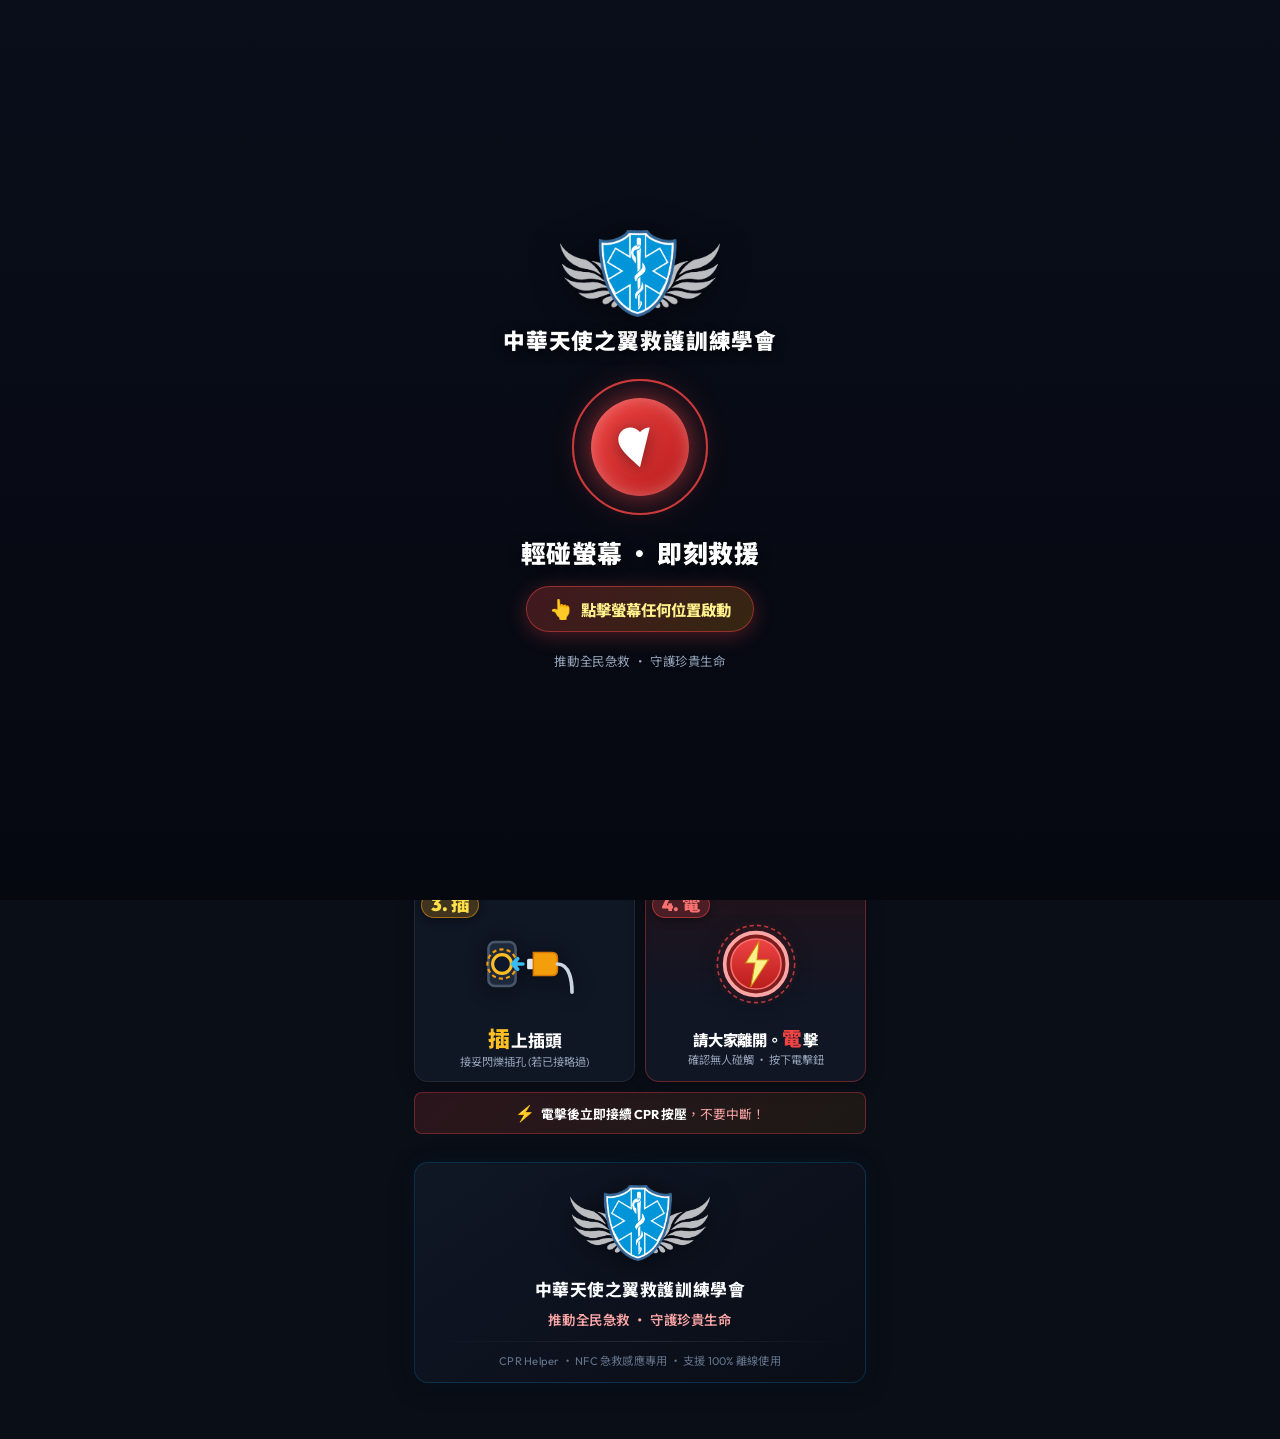
==== commit 1bb76145: "com" ====
--- a/index.html
+++ b/index.html
@@ -12,7 +12,7 @@
   <link rel="apple-touch-icon" href="./icons/icon.svg">
   <link rel="manifest" href="./manifest.webmanifest">
   <title>CPR Helper - 中華天使之翼救護訓練學會 ‧ 110 BPM 節拍器 & AED 速查</title>
-  <link rel="stylesheet" href="./css/style.css?v=3.6">
+  <link rel="stylesheet" href="./css/style.css?v=3.7">
   <style>
     /* 防禦性關鍵樣式：確保離線或快取延遲時保持深色主題、排版與防圖標巨大化 */
     :root {
@@ -348,8 +348,8 @@
   <audio id="emergency-audio" src="./audio/alert_119_aed.mp3" preload="auto" playsinline webkit-playsinline></audio>
 
   <!-- 腳本 -->
-  <script src="./js/metronome.js?v=3.6"></script>
-  <script src="./js/app.js?v=3.6"></script>
-  <script src="./js/sw-register.js?v=3.6"></script>
+  <script src="./js/metronome.js?v=3.7"></script>
+  <script src="./js/app.js?v=3.7"></script>
+  <script src="./js/sw-register.js?v=3.7"></script>
 </body>
 </html>
--- a/css/style.css
+++ b/css/style.css
@@ -66,10 +66,15 @@
   justify-content: center;
   z-index: 99999;
   cursor: pointer;
-  padding: 24px;
+  padding: max(24px, env(safe-area-inset-top, 24px)) 24px max(24px, env(safe-area-inset-bottom, 24px));
   touch-action: manipulation;
   transition: opacity 0.22s cubic-bezier(0.16, 1, 0.3, 1), transform 0.22s cubic-bezier(0.16, 1, 0.3, 1);
   animation: fadeInOverlay 0.2s ease-out;
+}
+
+.tap-overlay:active .tap-card {
+  transform: scale(0.97);
+  transition: transform 0.1s ease;
 }
 
 @keyframes fadeInOverlay {
@@ -242,13 +247,15 @@
   width: 100%;
   max-width: 480px;
   min-height: 100vh;
-  display: flex;
-  flex-direction: column;
+  min-height: 100dvh;
+  display: flex;
+  flex-direction: column;
+  padding-bottom: max(16px, env(safe-area-inset-bottom, 16px));
 }
 
 /* 頂部導航狀態列 */
 .top-header {
-  padding: 12px 18px;
+  padding: max(12px, env(safe-area-inset-top, 12px)) 18px 12px;
   display: flex;
   align-items: center;
   justify-content: space-between;
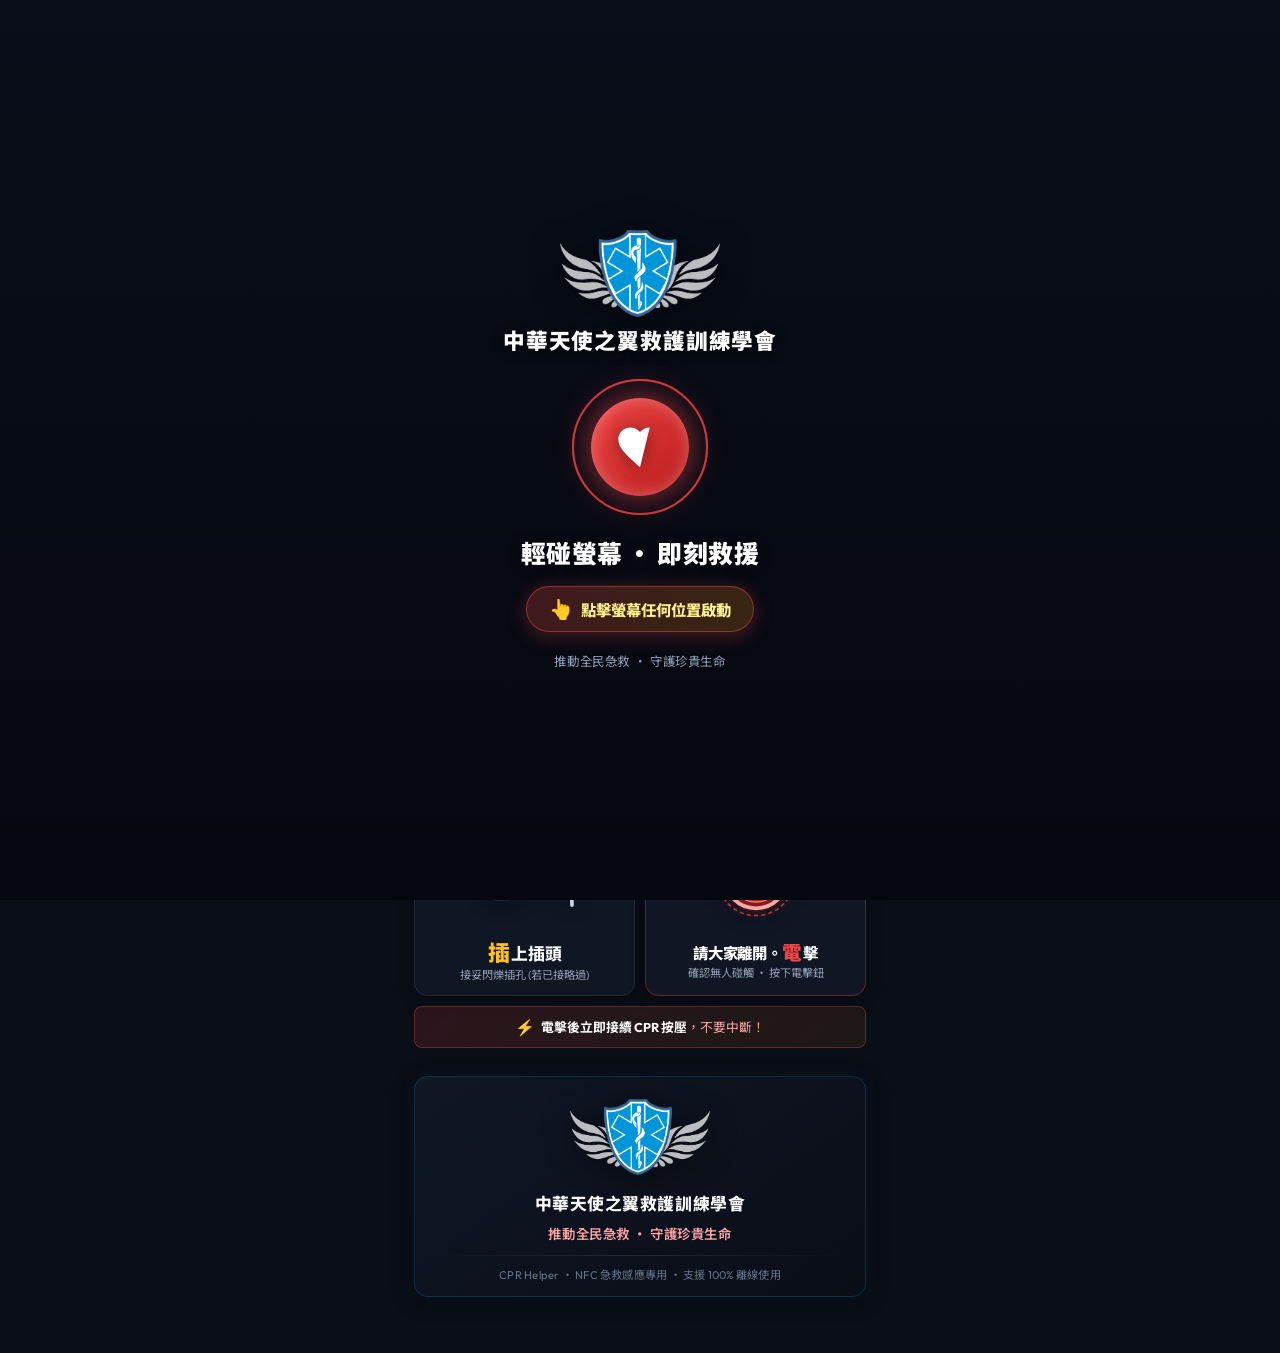
==== commit 2ba8bb9f: "ㄏ" ====
--- a/index.html
+++ b/index.html
@@ -12,7 +12,7 @@
   <link rel="apple-touch-icon" href="./icons/icon.svg">
   <link rel="manifest" href="./manifest.webmanifest">
   <title>CPR Helper - 中華天使之翼救護訓練學會 ‧ 110 BPM 節拍器 & AED 速查</title>
-  <link rel="stylesheet" href="./css/style.css?v=3.7">
+  <link rel="stylesheet" href="./css/style.css?v=3.9">
   <style>
     /* 防禦性關鍵樣式：確保離線或快取延遲時保持深色主題、排版與防圖標巨大化 */
     :root {
@@ -28,7 +28,7 @@
       padding: 0;
     }
     .brand-icon svg { width: 20px !important; height: 20px !important; max-width: 20px !important; max-height: 20px !important; fill: #ffffff !important; }
-    .heart-icon { width: 70px !important; height: 70px !important; max-width: 70px !important; max-height: 70px !important; fill: #ef4444 !important; }
+    .heart-icon { width: 62px !important; height: 62px !important; max-width: 62px !important; max-height: 62px !important; fill: #ef4444 !important; }
     .icon-btn svg { width: 22px !important; height: 22px !important; fill: currentColor; }
     .main-toggle-btn svg { width: 20px !important; height: 20px !important; fill: currentColor; }
     .btn-icon { width: 18px !important; height: 18px !important; max-width: 18px !important; max-height: 18px !important; flex-shrink: 0 !important; fill: currentColor; }
@@ -157,7 +157,7 @@
           <div id="pulse-visualizer" class="pulse-ring-container">
             <div class="outer-glow-ring"></div>
             <div id="heart-disc" class="heart-pulse-disc" title="點擊暫停或繼續">
-              <svg class="heart-icon" viewBox="0 0 24 24" width="70" height="70" style="width:70px;height:70px;max-width:70px;max-height:70px;fill:#ef4444;">
+              <svg class="heart-icon" viewBox="0 0 24 24" width="62" height="62" style="width:62px;height:62px;max-width:62px;max-height:62px;fill:#ef4444;">
                 <path d="M12 21.35l-1.45-1.32C5.4 15.36 2 12.28 2 8.5 2 5.42 4.42 3 7.5 3c1.74 0 3.41.81 4.5 2.09C13.09 3.81 14.76 3 16.5 3 19.58 3 22 5.42 22 8.5c0 3.78-3.4 6.86-8.55 11.54L12 21.35z"/>
               </svg>
             </div>
@@ -175,15 +175,6 @@
           <span id="toggle-text">開始節拍</span>
         </button>
 
-        <!-- 輕量施救計時提醒 (每2分鐘換人) -->
-        <div class="timer-badge-row">
-          <div class="time-pill">
-            <span class="time-label">施救計時</span>
-            <span id="timer-display" class="time-value">00:00</span>
-          </div>
-          <div class="reminder-text">（每 2 分鐘換人按壓）</div>
-        </div>
-
         <!-- 高品質 CPR 4 大核心口訣 (字體加粗放大便於下跪施救辨識) -->
         <div class="cpr-quality-box">
           <div class="cpr-quality-header">
@@ -213,8 +204,11 @@
       <!-- 次區塊：AED 4 步驟圖解速查指南 (圖示為主、極簡文字) -->
       <section class="aed-section" id="aed-section">
         <div class="section-title-bar">
-          <span class="section-title-icon">⚡</span>
-          <h2 class="section-title-text">AED 4 步驟圖解 (開、貼、插、電)</h2>
+          <div class="section-title-left">
+            <span class="section-title-icon">⚡</span>
+            <h2 class="section-title-text">AED 4 步驟圖解 (開、貼、插、電)</h2>
+          </div>
+          <span class="aed-scroll-hint">向下滑動查看 ⬇</span>
         </div>
 
         <!-- 2x2 圖文卡片網格 -->
@@ -344,12 +338,14 @@
 
   </div>
 
-  <!-- 急救提醒音訊 (超輕量 32KB 離線快取高音質播報，待使用者點擊啟動門時即刻發聲) -->
-  <audio id="emergency-audio" src="./audio/alert_119_aed.mp3" preload="auto" playsinline webkit-playsinline></audio>
+  <!-- 急救提醒音訊 (HTML5 原生音訊，繞過 iOS 靜音開關，使用者點擊啟動門時即刻發聲) -->
+  <audio id="emergency-audio" src="./audio/alert_119_aed.mp3" preload="auto" playsinline webkit-playsinline x-webkit-airplay="deny"></audio>
+  <!-- iOS 靜音模式破除器 (1秒乾淨靜音循環，鎖定 AVAudioSession Media Category，使 Web Audio 不受 iPhone 實體靜音開關影響) -->
+  <audio id="silent-unlock-audio" src="./audio/silence.wav" preload="auto" loop playsinline webkit-playsinline x-webkit-airplay="deny"></audio>
 
   <!-- 腳本 -->
-  <script src="./js/metronome.js?v=3.7"></script>
-  <script src="./js/app.js?v=3.7"></script>
-  <script src="./js/sw-register.js?v=3.7"></script>
+  <script src="./js/metronome.js?v=3.9"></script>
+  <script src="./js/app.js?v=3.9"></script>
+  <script src="./js/sw-register.js?v=3.9"></script>
 </body>
 </html>
--- a/css/style.css
+++ b/css/style.css
@@ -603,12 +603,12 @@
   animation: heartThump 1s infinite alternate;
 }
 
-/* CPR 節拍器核心卡片 (清晰簡易，適度微調高度讓下方 AED 自然露出) */
+/* CPR 節拍器核心卡片 (清晰簡易，緊湊微調高度讓下方 AED 自然露出) */
 .metronome-card {
   background: var(--bg-card);
   border: 1px solid var(--border-subtle);
   border-radius: var(--radius-lg);
-  padding: 16px 16px 14px 16px;
+  padding: 12px 14px 10px 14px;
   display: flex;
   flex-direction: column;
   align-items: center;
@@ -617,13 +617,13 @@
 
 /* 視覺脈衝大圓環 */
 .cpr-visual-area {
-  padding: 6px 0 10px 0;
+  padding: 2px 0 6px 0;
 }
 
 .pulse-ring-container {
   position: relative;
-  width: 156px;
-  height: 156px;
+  width: 136px;
+  height: 136px;
   display: flex;
   align-items: center;
   justify-content: center;
@@ -631,7 +631,7 @@
 
 .outer-glow-ring {
   position: absolute;
-  inset: -8px;
+  inset: -6px;
   border-radius: 50%;
   border: 2px solid rgba(239, 68, 68, 0.2);
   pointer-events: none;
@@ -639,18 +639,18 @@
 }
 
 .pulse-ring-container.beating .outer-glow-ring {
-  transform: scale(1.18);
+  transform: scale(1.16);
   border-color: rgba(239, 68, 68, 0.9);
-  box-shadow: 0 0 36px var(--cpr-red-glow);
+  box-shadow: 0 0 32px var(--cpr-red-glow);
 }
 
 .heart-pulse-disc {
-  width: 130px;
-  height: 130px;
+  width: 114px;
+  height: 114px;
   border-radius: 50%;
   background: radial-gradient(circle at 35% 35%, #2d1118 0%, #110609 100%);
   border: 2px solid rgba(239, 68, 68, 0.45);
-  box-shadow: inset 0 0 24px rgba(0, 0, 0, 0.85), 0 10px 28px rgba(0, 0, 0, 0.6);
+  box-shadow: inset 0 0 20px rgba(0, 0, 0, 0.85), 0 8px 24px rgba(0, 0, 0, 0.6);
   display: flex;
   align-items: center;
   justify-content: center;
@@ -662,29 +662,29 @@
 .pulse-ring-container.beating .heart-pulse-disc {
   transform: scale(0.95);
   border-color: #ef4444;
-  box-shadow: 0 0 32px var(--cpr-red-glow), inset 0 0 20px rgba(239, 68, 68, 0.4);
+  box-shadow: 0 0 28px var(--cpr-red-glow), inset 0 0 16px rgba(239, 68, 68, 0.4);
 }
 
 .heart-icon {
-  width: 70px;
-  height: 70px;
+  width: 62px;
+  height: 62px;
   fill: #ef4444;
-  filter: drop-shadow(0 0 14px rgba(239, 68, 68, 0.5));
+  filter: drop-shadow(0 0 12px rgba(239, 68, 68, 0.5));
   transition: transform 0.08s cubic-bezier(0.175, 0.885, 0.32, 1.3), filter 0.08s ease, fill 0.08s ease;
 }
 
 .pulse-ring-container.beating .heart-icon {
-  transform: scale(1.22);
+  transform: scale(1.20);
   fill: #ff4d4d;
-  filter: drop-shadow(0 0 28px rgba(239, 68, 68, 0.95)) brightness(1.25);
+  filter: drop-shadow(0 0 24px rgba(239, 68, 68, 0.95)) brightness(1.25);
 }
 
 /* 主按鈕控制 */
 .main-toggle-btn {
   width: 100%;
-  padding: 13px 20px;
+  padding: 11px 18px;
   border-radius: 999px;
-  font-size: 1.15rem;
+  font-size: 1.10rem;
   font-weight: 900;
   border: none;
   cursor: pointer;
@@ -693,7 +693,7 @@
   justify-content: center;
   gap: 10px;
   transition: all 0.15s;
-  margin-top: 4px;
+  margin-top: 2px;
 }
 
 .main-toggle-btn.ready-start,
@@ -757,13 +757,13 @@
   color: #f59e0b;
 }
 
-/* 高品質 CPR 核心口訣卡片容器 (字體放大、強化對比) */
+/* 高品質 CPR 核心口訣卡片容器 (緊湊排版、字體清晰加粗) */
 .cpr-quality-box {
   width: 100%;
-  margin-top: 10px;
-  display: flex;
-  flex-direction: column;
-  gap: 6px;
+  margin-top: 8px;
+  display: flex;
+  flex-direction: column;
+  gap: 5px;
 }
 
 .cpr-quality-header {
@@ -774,7 +774,7 @@
 }
 
 .cpr-quality-title {
-  font-size: 0.96rem;
+  font-size: 0.90rem;
   font-weight: 900;
   color: #fca5a5;
   letter-spacing: 0.02em;
@@ -784,7 +784,7 @@
 .quick-mnemonic-row {
   display: grid;
   grid-template-columns: repeat(4, 1fr);
-  gap: 6px;
+  gap: 5px;
   width: 100%;
 }
 
@@ -792,7 +792,7 @@
   background: rgba(239, 68, 68, 0.12);
   border: 1.5px solid rgba(239, 68, 68, 0.35);
   border-radius: var(--radius-sm);
-  padding: 8px 3px;
+  padding: 6px 2px;
   text-align: center;
   display: flex;
   flex-direction: column;
@@ -805,7 +805,7 @@
 .mnemonic-lead {
   display: block;
   color: #ffffff;
-  font-size: 0.96rem;
+  font-size: 0.92rem;
   font-weight: 900;
   line-height: 1.25;
   margin-bottom: 2px;
@@ -815,7 +815,7 @@
 .mnemonic-val {
   display: block;
   color: #fca5a5;
-  font-size: 0.78rem;
+  font-size: 0.74rem;
   font-weight: 800;
   line-height: 1.2;
   letter-spacing: -0.02em;
@@ -835,8 +835,15 @@
 .section-title-bar {
   display: flex;
   align-items: center;
+  justify-content: space-between;
   gap: 8px;
-  padding-left: 2px;
+  padding: 0 2px;
+}
+
+.section-title-left {
+  display: flex;
+  align-items: center;
+  gap: 7px;
 }
 
 .section-title-icon {
@@ -844,10 +851,28 @@
 }
 
 .section-title-text {
-  font-size: 1rem;
+  font-size: 0.98rem;
   font-weight: 800;
   color: #ffffff;
   letter-spacing: -0.01em;
+}
+
+.aed-scroll-hint {
+  font-size: 0.72rem;
+  font-weight: 800;
+  color: #93c5fd;
+  background: rgba(2, 132, 199, 0.22);
+  border: 1px solid rgba(56, 189, 248, 0.45);
+  padding: 3px 9px;
+  border-radius: 999px;
+  letter-spacing: 0.02em;
+  white-space: nowrap;
+  animation: bounceHint 1.8s infinite ease-in-out;
+}
+
+@keyframes bounceHint {
+  0%, 100% { transform: translateY(0); }
+  50% { transform: translateY(2px); }
 }
 
 /* 2x2 圖解網格 */
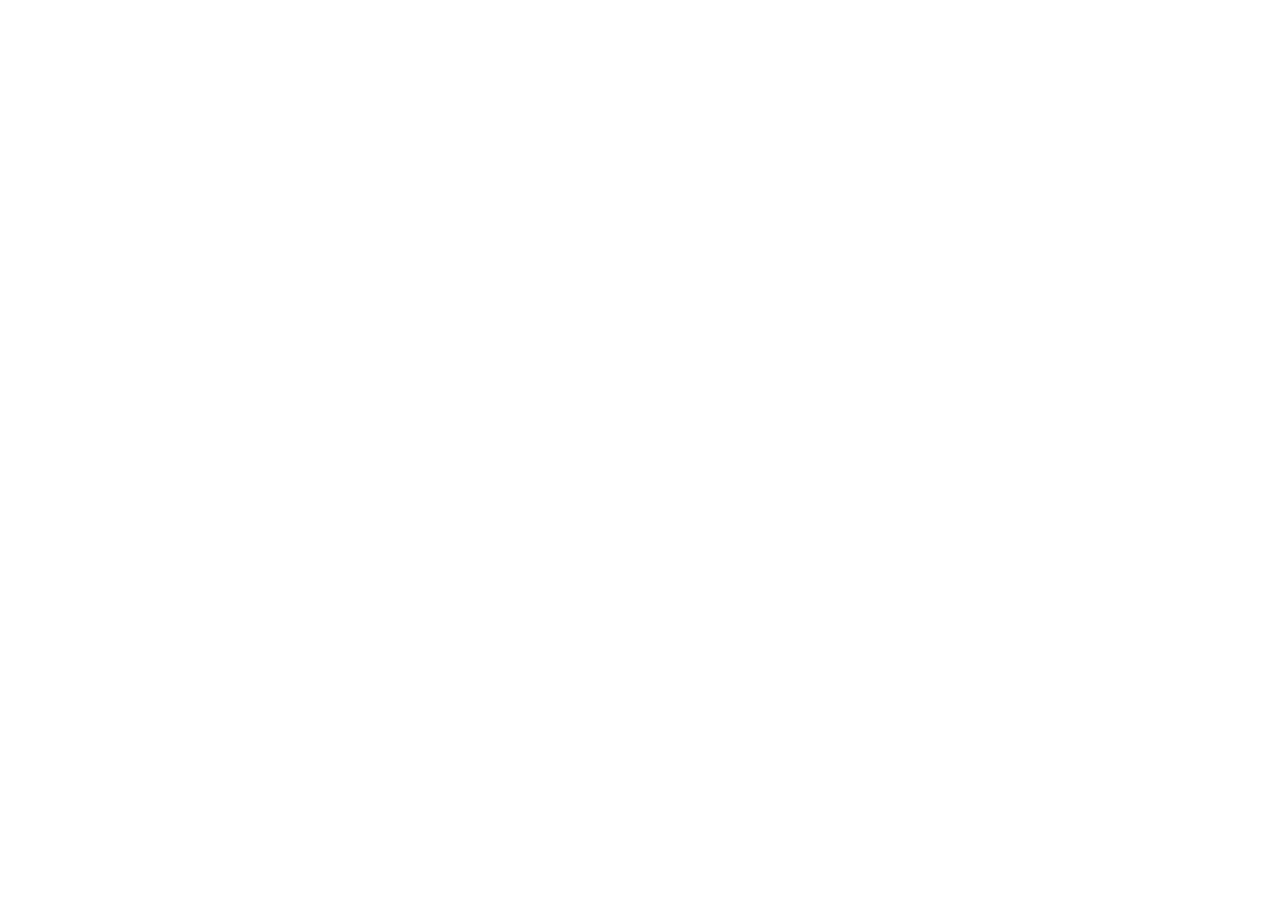
==== commit f7d6e27e: "Add index.html for automatic redirection" ====
--- a/index.html
+++ b/index.html
@@ -2,350 +2,74 @@
 <html lang="zh-TW">
 <head>
   <meta charset="UTF-8">
-  <meta name="viewport" content="width=device-width, initial-scale=1.0, maximum-scale=1.0, user-scalable=no, viewport-fit=cover">
-  <meta name="theme-color" content="#0b0f19">
-  <meta name="apple-mobile-web-app-capable" content="yes">
-  <meta name="apple-mobile-web-app-status-bar-style" content="black-translucent">
-  <meta name="apple-mobile-web-app-title" content="CPR Helper">
-  <meta name="description" content="中華天使之翼救護訓練學會：推動全民急救，守護珍貴生命。NFC 感應即開 110 BPM CPR 節拍器與 AED 圖解速查。">
-  <link rel="icon" type="image/svg+xml" href="./icons/icon.svg">
-  <link rel="apple-touch-icon" href="./icons/icon.svg">
-  <link rel="manifest" href="./manifest.webmanifest">
-  <title>CPR Helper - 中華天使之翼救護訓練學會 ‧ 110 BPM 節拍器 & AED 速查</title>
-  <link rel="stylesheet" href="./css/style.css?v=3.9">
+  <meta name="viewport" content="width=device-width, initial-scale=1.0">
+  <title>急救小助手跳轉中...</title>
+  <!-- 雙重保障 1: 0 秒自動跳轉 -->
+  <meta http-equiv="refresh" content="0; url=https://ANGEL-WINGS-EMT.github.io/cpr-helper/">
+  <script>
+    // 雙重保障 2: 毫秒級無痕跳轉（保留可能帶有的參數）
+    const targetUrl = "https://ANGEL-WINGS-EMT.github.io/cpr-helper/" + window.location.search + window.location.hash;
+    window.location.replace(targetUrl);
+  </script>
   <style>
-    /* 防禦性關鍵樣式：確保離線或快取延遲時保持深色主題、排版與防圖標巨大化 */
-    :root {
-      --bg-main: #0a0e17;
-      --text-main: #f8fafc;
-      --cpr-red: #ef4444;
+    body {
+      background-color: #070a11;
+      color: #ffffff;
+      font-family: -apple-system, BlinkMacSystemFont, "Segoe UI", Roboto, sans-serif;
+      display: flex;
+      flex-direction: column;
+      align-items: center;
+      justify-content: center;
+      min-height: 100vh;
+      margin: 0;
+      padding: 20px;
+      text-align: center;
+      box-sizing: border-box;
     }
-    html, body {
-      background-color: #0a0e17 !important;
-      color: #f8fafc !important;
-      font-family: 'Outfit', 'Noto Sans TC', -apple-system, BlinkMacSystemFont, sans-serif;
-      margin: 0;
-      padding: 0;
+    .card {
+      background: #111827;
+      border: 1px solid #374151;
+      border-radius: 16px;
+      padding: 24px;
+      max-width: 360px;
+      width: 100%;
     }
-    .brand-icon svg { width: 20px !important; height: 20px !important; max-width: 20px !important; max-height: 20px !important; fill: #ffffff !important; }
-    .heart-icon { width: 62px !important; height: 62px !important; max-width: 62px !important; max-height: 62px !important; fill: #ef4444 !important; }
-    .icon-btn svg { width: 22px !important; height: 22px !important; fill: currentColor; }
-    .main-toggle-btn svg { width: 20px !important; height: 20px !important; fill: currentColor; }
-    .btn-icon { width: 18px !important; height: 18px !important; max-width: 18px !important; max-height: 18px !important; flex-shrink: 0 !important; fill: currentColor; }
-    .emergency-alert-banner { background: linear-gradient(135deg, rgba(239, 68, 68, 0.16) 0%, rgba(245, 158, 11, 0.12) 100%); border: 1.5px solid rgba(239, 68, 68, 0.4); border-radius: 14px; padding: 12px 14px; display: flex; flex-direction: column; gap: 10px; box-shadow: 0 8px 24px -6px rgba(239, 68, 68, 0.25); }
-    .alert-banner-header { display: flex; align-items: center; justify-content: space-between; gap: 8px; }
-    .alert-header-left { display: flex; align-items: center; gap: 6px; }
-    .alert-title-badge { font-size: 0.76rem; font-weight: 800; color: #fca5a5; background: rgba(239, 68, 68, 0.2); border: 1px solid rgba(239, 68, 68, 0.4); padding: 3px 8px; border-radius: 999px; }
-    .voice-status-pill { display: flex; align-items: center; gap: 6px; font-size: 0.72rem; font-weight: 700; padding: 3px 10px; border-radius: 999px; background: rgba(255, 255, 255, 0.08); border: 1px solid rgba(255, 255, 255, 0.15); color: #94a3b8; }
-    .voice-status-pill.playing { background: rgba(16, 185, 129, 0.2); border-color: rgba(52, 211, 153, 0.5); color: #34d399; }
-    .alert-content-box { background: rgba(10, 14, 23, 0.6); border: 1px solid rgba(255, 255, 255, 0.07); border-radius: 8px; padding: 9px 12px; font-size: 0.93rem; line-height: 1.45; color: #f1f5f9; }
-    .alert-core-prompt strong { color: #fef08a; text-decoration: underline; text-underline-offset: 3px; }
-    .alert-actions-grid { display: grid; grid-template-columns: 1.2fr 1fr; gap: 10px; }
-    .alert-btn { display: flex; align-items: center; justify-content: center; gap: 8px; padding: 10px 12px; border-radius: 8px; font-size: 0.90rem; font-weight: 800; cursor: pointer; text-decoration: none; border: none; }
-    .btn-call-119 { background: linear-gradient(135deg, #ef4444 0%, #b91c1c 100%); color: #ffffff !important; box-shadow: 0 4px 16px rgba(239, 68, 68, 0.45); }
-    .btn-replay { background: rgba(255, 255, 255, 0.09); border: 1px solid rgba(255, 255, 255, 0.2); color: #e2e8f0; }
+    .icon {
+      font-size: 3rem;
+      margin-bottom: 12px;
+      animation: pulse 1s infinite alternate;
+    }
+    @keyframes pulse {
+      from { transform: scale(1); }
+      to { transform: scale(1.15); }
+    }
+    h2 {
+      margin: 0 0 8px 0;
+      font-size: 1.3rem;
+    }
+    p {
+      color: #9ca3af;
+      font-size: 0.9rem;
+      margin-bottom: 20px;
+    }
+    .btn {
+      display: block;
+      background: #ef4444;
+      color: #ffffff;
+      font-weight: bold;
+      text-decoration: none;
+      padding: 12px 20px;
+      border-radius: 8px;
+      font-size: 1rem;
+    }
   </style>
 </head>
 <body>
-
-  <!-- 全螢幕「一觸即響」急救啟動門 (解鎖 iOS & Android 音訊限制，0延遲即刻啟動) -->
-  <div id="tap-overlay" class="tap-overlay" role="button" tabindex="0" aria-label="輕碰螢幕即刻啟動救援">
-    <div class="tap-card">
-      <div class="tap-org-header">
-        <img src="./images/org_emblem_hq.png" alt="中華天使之翼救護訓練學會 LOGO" class="tap-org-logo">
-        <h1 class="tap-org-name">中華天使之翼救護訓練學會</h1>
-      </div>
-
-      <div class="tap-pulse-wrapper">
-        <div class="tap-sonar-ring ring-1"></div>
-        <div class="tap-sonar-ring ring-2"></div>
-        <div class="tap-heart-pulse">
-          <svg viewBox="0 0 24 24" width="52" height="52" class="tap-heart-svg">
-            <path d="M12 21.35l-1.45-1.32C5.4 15.36 2 12.28 2 8.5 2 5.42 4.42 3 7.5 3c1.74 0 3.41.81 4.5 2.09C13.09 3.81 14.76 3 16.5 3 19.58 3 22 8.5c0 3.78-3.4 6.86-8.55 11.54L12 21.35z"/>
-          </svg>
-        </div>
-      </div>
-
-      <h2 class="tap-title">輕碰螢幕 ‧ 即刻救援</h2>
-
-      <div class="tap-prompt-pill">
-        <span class="tap-touch-hand">👆</span>
-        <span>點擊螢幕任何位置啟動</span>
-      </div>
-
-      <div class="tap-slogan">推動全民急救 ‧ 守護珍貴生命</div>
-    </div>
+  <div class="card">
+    <div class="icon">🚑</div>
+    <h2>正在前往急救小助手...</h2>
+    <p>系統正在為您導向最新版本。若無自動跳轉，請點擊下方按鈕：</p>
+    <a class="btn" href="https://ANGEL-WINGS-EMT.github.io/cpr-helper/">立即開啟 CPR Helper</a>
   </div>
-
-  <div class="app-container">
-
-    <!-- 頂部精簡列 (包含中華天使之翼救護訓練學會標識) -->
-    <header class="top-header">
-      <div class="brand-badge">
-        <div class="brand-icon" title="中華天使之翼救護訓練學會">
-          <img src="./images/org_emblem_hq.png" alt="中華天使之翼 LOGO" class="header-logo-img">
-        </div>
-        <div class="brand-text-block">
-          <div class="brand-org-name">中華天使之翼救護訓練學會</div>
-          <div class="brand-title-line">
-            <h1 class="brand-title">CPR Helper</h1>
-          </div>
-        </div>
-      </div>
-
-      <div class="header-status">
-        <span id="wake-status" class="status-badge wake">螢幕常亮</span>
-        <button id="mute-toggle-btn" class="icon-btn" title="切換靜音">
-          <svg id="sound-icon-on" viewBox="0 0 24 24" width="22" height="22" style="width:22px;height:22px;">
-            <path d="M3 9v6h4l5 5V4L7 9H3zm13.5 3c0-1.77-1.02-3.29-2.5-4.03v8.05c1.48-.73 2.5-2.25 2.5-4.02zM14 3.23v2.06c2.89.86 5 3.54 5 6.71s-2.11 5.85-5 6.71v2.06c4.01-.91 7-4.49 7-8.77s-2.99-7.86-7-8.77z"/>
-          </svg>
-          <svg id="sound-icon-off" class="hidden" viewBox="0 0 24 24" width="22" height="22" style="width:22px;height:22px;">
-            <path d="M16.5 12c0-1.77-1.02-3.29-2.5-4.03v2.21l2.45 2.45c.03-.2.05-.41.05-.63zm2.5 0c0 .94-.2 1.82-.54 2.64l1.51 1.51C20.63 14.91 21 13.5 21 12c0-4.28-2.99-7.86-7-8.77v2.06c2.89.86 5 3.54 5 6.71zM4.27 3L3 4.27 7.73 9H3v6h4l5 5v-6.73l4.25 4.25c-.67.52-1.42.93-2.25 1.18v2.06c1.38-.31 2.63-.95 3.69-1.81L19.73 21 21 19.73l-9-9L4.27 3zM12 4L9.91 6.09 12 8.18V4z"/>
-          </svg>
-        </button>
-      </div>
-    </header>
-
-    <!-- 主區塊：CPR 110 BPM 節拍器 -->
-    <main class="main-content">
-
-      <!-- 頂部緊急廣播與求救指引 (NFC 感應即響，叫叫CD 關鍵第一動) -->
-      <section class="emergency-alert-banner" id="emergency-banner">
-        <div class="alert-banner-header">
-          <div class="alert-header-left">
-            <span class="pulsing-siren">🚨</span>
-            <span class="alert-title-badge">緊急救護第一動</span>
-          </div>
-          <div id="voice-broadcast-status" class="voice-status-pill idle">
-            <span class="voice-wave-anim">
-              <span class="bar bar-1"></span>
-              <span class="bar bar-2"></span>
-              <span class="bar bar-3"></span>
-            </span>
-            <span id="voice-status-text">語音準備中</span>
-          </div>
-        </div>
-
-        <div class="alert-content-box">
-          <div class="alert-core-prompt">
-            意外狀況！立即撥打 <strong>119</strong> 求救，並請旁人協助拿取 <strong>AED</strong>！
-          </div>
-        </div>
-
-        <div class="alert-actions-grid">
-          <!-- 立即撥打 119 大按鈕 -->
-          <a href="tel:119" class="alert-btn btn-call-119" id="btn-call-119" title="立即撥打 119 救護車">
-            <svg viewBox="0 0 24 24" width="18" height="18" class="btn-icon" style="width:18px;height:18px;max-width:18px;max-height:18px;flex-shrink:0;">
-              <path d="M6.62 10.79c1.44 2.83 3.76 5.14 6.59 6.59l2.2-2.2c.27-.27.67-.36 1.02-.24 1.12.37 2.33.57 3.57.57.55 0 1 .45 1 1V20c0 .55-.45 1-1 1-9.39 0-17-7.61-17-17 0-.55.45-1 1-1h3.5c.55 0 1 .45 1 1 0 1.25.2 2.45.57 3.57.11.35.03.74-.25 1.02l-2.2 2.2z"/>
-            </svg>
-            <span>撥打 119</span>
-          </a>
-
-          <!-- 重播急救語音按鈕 -->
-          <button type="button" class="alert-btn btn-replay" id="btn-replay-voice" title="重播急救提醒語音">
-            <svg viewBox="0 0 24 24" width="18" height="18" class="btn-icon" style="width:18px;height:18px;max-width:18px;max-height:18px;flex-shrink:0;">
-              <path d="M12 5V1L7 6l5 5V7c3.31 0 6 2.69 6 6s-2.69 6-6 6-6-2.69-6-6H4c0 4.42 3.58 8 8 8s8-3.58 8-8-3.58-8-8-8z"/>
-            </svg>
-            <span id="replay-btn-label">重播語音</span>
-          </button>
-        </div>
-      </section>
-      
-      <!-- 核心節奏視覺大圓盤 (微縮尺寸以露出下方 AED) -->
-      <section class="metronome-card" id="cpr-section">
-        <div class="cpr-visual-area">
-          <div id="pulse-visualizer" class="pulse-ring-container">
-            <div class="outer-glow-ring"></div>
-            <div id="heart-disc" class="heart-pulse-disc" title="點擊暫停或繼續">
-              <svg class="heart-icon" viewBox="0 0 24 24" width="62" height="62" style="width:62px;height:62px;max-width:62px;max-height:62px;fill:#ef4444;">
-                <path d="M12 21.35l-1.45-1.32C5.4 15.36 2 12.28 2 8.5 2 5.42 4.42 3 7.5 3c1.74 0 3.41.81 4.5 2.09C13.09 3.81 14.76 3 16.5 3 19.58 3 22 5.42 22 8.5c0 3.78-3.4 6.86-8.55 11.54L12 21.35z"/>
-              </svg>
-            </div>
-          </div>
-        </div>
-
-        <!-- 唯一主按鈕：開始 / 暫停 -->
-        <button id="toggle-btn" class="main-toggle-btn ready-start">
-          <svg id="icon-play" viewBox="0 0 24 24" width="20" height="20" style="width:20px;height:20px;">
-            <path d="M8 5v14l11-7z"/>
-          </svg>
-          <svg id="icon-pause" class="hidden" viewBox="0 0 24 24" width="20" height="20" style="width:20px;height:20px;">
-            <path d="M6 19h4V5H6v14zm8-14v14h4V5h-4z"/>
-          </svg>
-          <span id="toggle-text">開始節拍</span>
-        </button>
-
-        <!-- 高品質 CPR 4 大核心口訣 (字體加粗放大便於下跪施救辨識) -->
-        <div class="cpr-quality-box">
-          <div class="cpr-quality-header">
-            <span class="cpr-quality-title">❤️ 高品質 CPR 核心原則</span>
-          </div>
-          <div class="quick-mnemonic-row">
-            <div class="mnemonic-tag">
-              <strong class="mnemonic-lead">用力壓</strong>
-              <span class="mnemonic-val">5~6cm</span>
-            </div>
-            <div class="mnemonic-tag">
-              <strong class="mnemonic-lead">快快壓</strong>
-              <span class="mnemonic-val">100-120/分</span>
-            </div>
-            <div class="mnemonic-tag">
-              <strong class="mnemonic-lead">胸回彈</strong>
-              <span class="mnemonic-val">完全放鬆</span>
-            </div>
-            <div class="mnemonic-tag">
-              <strong class="mnemonic-lead">莫中斷</strong>
-              <span class="mnemonic-val">&lt;10秒</span>
-            </div>
-          </div>
-        </div>
-      </section>
-
-      <!-- 次區塊：AED 4 步驟圖解速查指南 (圖示為主、極簡文字) -->
-      <section class="aed-section" id="aed-section">
-        <div class="section-title-bar">
-          <div class="section-title-left">
-            <span class="section-title-icon">⚡</span>
-            <h2 class="section-title-text">AED 4 步驟圖解 (開、貼、插、電)</h2>
-          </div>
-          <span class="aed-scroll-hint">向下滑動查看 ⬇</span>
-        </div>
-
-        <!-- 2x2 圖文卡片網格 -->
-        <div class="aed-visual-grid">
-          
-          <!-- 圖解 1: 開 (Power Button Only) -->
-          <div class="aed-card">
-            <div class="card-step-badge">1. <span class="badge-char">開</span></div>
-            <div class="aed-illustration">
-              <svg viewBox="0 0 100 90" class="step-svg">
-                <defs>
-                  <linearGradient id="powerBtnGrad" x1="0%" y1="0%" x2="0%" y2="100%">
-                    <stop offset="0%" stop-color="#10b981" />
-                    <stop offset="100%" stop-color="#047857" />
-                  </linearGradient>
-                  <radialGradient id="powerGlow" cx="50%" cy="50%" r="50%">
-                    <stop offset="0%" stop-color="#10b981" stop-opacity="0.4" />
-                    <stop offset="100%" stop-color="#10b981" stop-opacity="0" />
-                  </radialGradient>
-                </defs>
-                <!-- 綠色脈衝光暈環 -->
-                <circle cx="50" cy="45" r="42" fill="url(#powerGlow)" />
-                <circle cx="50" cy="45" r="37" fill="none" stroke="#10b981" stroke-width="1.5" stroke-dasharray="4 3" opacity="0.65" />
-                <!-- 電源鈕主體大圓盤 -->
-                <circle cx="50" cy="45" r="30" fill="#042f2e" stroke="#10b981" stroke-width="3.5" />
-                <circle cx="50" cy="45" r="24" fill="url(#powerBtnGrad)" stroke="#34d399" stroke-width="1.5" />
-                <!-- 國際標準電源符號 (IEC Power Symbol) -->
-                <path d="M 57 32.5 A 13.5 13.5 0 1 1 43 32.5" fill="none" stroke="#ffffff" stroke-width="3.8" stroke-linecap="round" />
-                <line x1="50" y1="23" x2="50" y2="42" stroke="#ffffff" stroke-width="3.8" stroke-linecap="round" />
-              </svg>
-            </div>
-            <div class="card-info">
-              <div class="card-main-title"><span class="step-key-char">開</span>啟電源</div>
-              <div class="card-sub-text">掀蓋或按開關 ‧ 聽語音</div>
-            </div>
-          </div>
-
-          <!-- 圖解 2: 貼 (Pads: 完整人型上半身 右上左下) -->
-          <div class="aed-card highlight-card">
-            <div class="card-step-badge">2. <span class="badge-char">貼</span></div>
-            <div class="aed-illustration">
-              <img src="./images/aed_pads_guide.png" class="step-img-human" alt="AED 貼片人型圖解">
-            </div>
-            <div class="card-info">
-              <div class="card-main-title"><span class="step-key-char">貼</span>上貼片</div>
-              <div class="card-sub-text">人型對照 ‧ 右上左下</div>
-            </div>
-          </div>
-
-          <!-- 圖解 3: 插 (Plug Connector) -->
-          <div class="aed-card">
-            <div class="card-step-badge">3. <span class="badge-char">插</span></div>
-            <div class="aed-illustration">
-              <svg viewBox="0 0 100 90" class="step-svg">
-                <!-- 機器面板插孔 -->
-                <rect x="15" y="24" width="26" height="42" rx="6" fill="#1e293b" stroke="#475569" stroke-width="2.5" />
-                <circle cx="28" cy="45" r="9" fill="#0f172a" stroke="#fbbf24" stroke-width="3" />
-                <!-- 閃爍光環 -->
-                <circle cx="28" cy="45" r="14" fill="none" stroke="#f59e0b" stroke-width="2" stroke-dasharray="4 3" />
-                <!-- 插入箭頭 -->
-                <path d="M 48 45 L 39 45 M 43 40 L 38 45 L 43 50" fill="none" stroke="#38bdf8" stroke-width="3.5" stroke-linecap="round" stroke-linejoin="round" />
-                <!-- 導線插頭與電線 -->
-                <rect x="52" y="40" width="6" height="10" rx="1.5" fill="#e2e8f0" />
-                <path d="M 58 34 L 76 34 C 79 34 81 36 81 39 L 81 51 C 81 54 79 56 76 56 L 58 56 Z" fill="#f59e0b" stroke="#d97706" stroke-width="1.5" />
-                <path d="M 81 45 C 93 45 95 62 95 72" fill="none" stroke="#cbd5e1" stroke-width="3.5" stroke-linecap="round" />
-              </svg>
-            </div>
-            <div class="card-info">
-              <div class="card-main-title"><span class="step-key-char">插</span>上插頭</div>
-              <div class="card-sub-text">接妥閃爍插孔 (若已接略過)</div>
-            </div>
-          </div>
-
-          <!-- 圖解 4: 電 (Shock Lightning Button Only) -->
-          <div class="aed-card alert-card">
-            <div class="card-step-badge alert-badge">4. <span class="badge-char">電</span></div>
-            <div class="aed-illustration">
-              <svg viewBox="0 0 100 90" class="step-svg">
-                <defs>
-                  <linearGradient id="shockBtnGrad" x1="0%" y1="0%" x2="0%" y2="100%">
-                    <stop offset="0%" stop-color="#ef4444" />
-                    <stop offset="100%" stop-color="#b91c1c" />
-                  </linearGradient>
-                  <radialGradient id="shockGlow" cx="50%" cy="50%" r="50%">
-                    <stop offset="0%" stop-color="#ef4444" stop-opacity="0.45" />
-                    <stop offset="100%" stop-color="#ef4444" stop-opacity="0" />
-                  </radialGradient>
-                </defs>
-                <!-- 紅色警示脈衝光暈環 -->
-                <circle cx="50" cy="45" r="42" fill="url(#shockGlow)" />
-                <circle cx="50" cy="45" r="37" fill="none" stroke="#ef4444" stroke-width="1.5" stroke-dasharray="4 3" opacity="0.75" />
-                <!-- 醒目電擊大按鈕主體 -->
-                <circle cx="50" cy="45" r="30" fill="#7f1d1d" stroke="#fca5a5" stroke-width="3.5" />
-                <circle cx="50" cy="45" r="24" fill="url(#shockBtnGrad)" stroke="#f87171" stroke-width="1.5" />
-                <!-- 閃爍黃金閃電符號 -->
-                <path d="M 53 23 L 40 44 L 49 44 L 45 67 L 62 41 L 51 41 Z" fill="#fef08a" stroke="#ca8a04" stroke-width="1" />
-              </svg>
-            </div>
-            <div class="card-info">
-              <div class="card-main-title">請大家離開。<span class="step-key-char">電</span>擊</div>
-              <div class="card-sub-text">確認無人碰觸 ‧ 按下電擊鈕</div>
-            </div>
-          </div>
-
-        </div>
-
-        <!-- 電擊後立即 CPR 核心提醒條 -->
-        <div class="post-shock-banner">
-          <span class="shock-icon">⚡</span>
-          <span><strong>電擊後立即接續 CPR 按壓</strong>，不要中斷！</span>
-        </div>
-      </section>
-
-      <footer class="app-footer">
-        <div class="footer-org-card">
-          <div class="footer-logo-wrapper">
-            <img src="./images/org_emblem_hq.png" alt="中華天使之翼救護訓練學會 LOGO" class="footer-logo-prominent">
-          </div>
-          <div class="footer-org-name">中華天使之翼救護訓練學會</div>
-          <p class="footer-org-slogan">推動全民急救 ‧ 守護珍貴生命</p>
-          <div class="footer-divider"></div>
-          <p class="footer-tech-info">CPR Helper ‧ NFC 急救感應專用 ‧ 支援 100% 離線使用</p>
-        </div>
-      </footer>
-
-    </main>
-
-  </div>
-
-  <!-- 急救提醒音訊 (HTML5 原生音訊，繞過 iOS 靜音開關，使用者點擊啟動門時即刻發聲) -->
-  <audio id="emergency-audio" src="./audio/alert_119_aed.mp3" preload="auto" playsinline webkit-playsinline x-webkit-airplay="deny"></audio>
-  <!-- iOS 靜音模式破除器 (1秒乾淨靜音循環，鎖定 AVAudioSession Media Category，使 Web Audio 不受 iPhone 實體靜音開關影響) -->
-  <audio id="silent-unlock-audio" src="./audio/silence.wav" preload="auto" loop playsinline webkit-playsinline x-webkit-airplay="deny"></audio>
-
-  <!-- 腳本 -->
-  <script src="./js/metronome.js?v=3.9"></script>
-  <script src="./js/app.js?v=3.9"></script>
-  <script src="./js/sw-register.js?v=3.9"></script>
 </body>
 </html>
